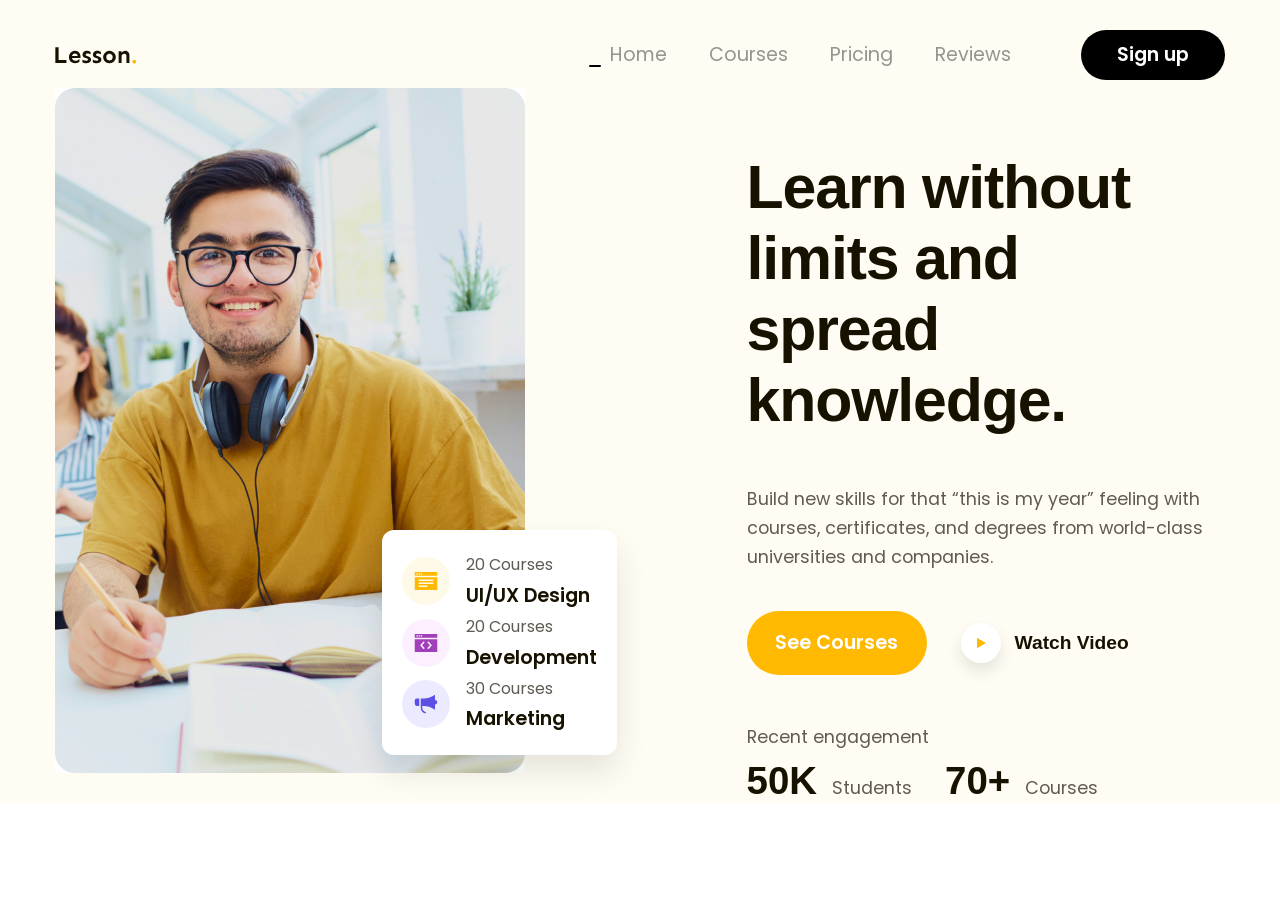
==== index.html @ 0c5c8d96 "p4-lam phan hero" ====
<!DOCTYPE html>
<html lang="en">
  <head>
    <meta charset="UTF-8" />
    <meta name="viewport" content="width=device-width, initial-scale=1.0" />
    <link rel="stylesheet" href="assets/css/reset.css" />
    <link rel="preconnect" href="https://fonts.googleapis.com" />
    <link rel="preconnect" href="https://fonts.gstatic.com" crossorigin />
    <link
      href="https://fonts.googleapis.com/css2?family=Poppins:ital,wght@0,100;0,200;0,300;0,400;0,500;0,600;0,700;0,800;0,900;1,100;1,200;1,300;1,400;1,500;1,600;1,700;1,800;1,900&display=swap"
      rel="stylesheet"
    />
    <link rel="stylesheet" href="assets/css/style.css" />
    <title>Document</title>
  </head>
  <body>
    <!-- header -->
    <header class="header fixed">
      <div class="main-content">
        <div class="body">
          <!-- logo -->
          <img src="assets/img/logo.svg" alt="logo" class="logo" />
          <!-- nav -->
          <nav class="nav">
            <ul>
              <li class="active">
                <a href="#!">Home</a>
              </li>
              <li>
                <a href="#!">Courses</a>
              </li>
              <li>
                <a href="#!">Pricing</a>
              </li>
              <li>
                <a href="#!">Reviews</a>
              </li>
            </ul>
          </nav>
          <!-- bnt action -->
          <div class="action">
            <a href="#!" class="btn btn-sign-up">Sign up</a>
          </div>
        </div>
      </div>
    </header>
    <!-- main -->
    <main>
      <div class="hero">
        <div class="main-content">
          <div class="body">
            <!-- hero left -->
            <div class="media-block">
              <img
                src="assets/img/hero.jpg"
                alt="Learn without limits and spread knowledge."
              />
              <div class="hero-samurai">
                <div class="item">
                  <!-- item1 -->
                  <div class="icon">
                    <img src="assets/icon/des.svg" alt="" />
                  </div>
                  <div class="info">
                    <p class="tabel">20 Courses</p>
                    <p class="title">UI/UX Design</p>
                  </div>
                </div>
                <div class="item">
                  <!-- item2 -->
                  <div class="icon icon2">
                    <img src="assets/icon/dev.svg" alt="" />
                  </div>
                  <div class="info">
                    <p class="tabel">20 Courses</p>
                    <p class="title">Development</p>
                  </div>
                </div>
                <div class="item">
                  <!-- item3 -->
                  <div class="icon icon3">
                    <img src="assets/icon/marketing.svg" alt="" />
                  </div>
                  <div class="info">
                    <p class="tabel">30 Courses</p>
                    <p class="title">Marketing</p>
                  </div>
                </div>
              </div>
            </div>
            <!-- hero-right -->
            <div class="content-block">
              <h1 class="heading">
                Learn without limits and spread knowledge.
              </h1>
              <p class="desc">
                Build new skills for that “this is my year” feeling with
                courses, certificates, and degrees from world-class universities
                and companies.
              </p>

              <div class="ct-group">
                <a href="#!" class="btn hero-cta">See Courses</a>
                <button class="watch-video">
                  <div class="icon">
                    <img src="assets/icon/play.svg" alt="" />
                  </div>
                  <span>Watch Video</span>
                </button>
              </div>

              <p class="desc desc-recent">Recent engagement</p>
              <p class="desc stats">
                <strong>50K</strong> Students <strong>70+</strong> Courses
              </p>
            </div>
          </div>
        </div>
      </div>
    </main>
  </body>
</html>
---- assets/css/style.css ----
* {
  box-sizing: border-box;
}
:root {
  --font-heading: "sen", sans-serif;
  --primary-color: #ffb900;
}
html {
  font-style: 62.5%;
}
body {
  font-size: 1.2rem;
  font-family: "Poppins", sans-serif;
}
.main-content {
  width: 1170px;
  margin-left: auto;
  margin-right: auto;
  max-width: calc(100% - 40px);
}
a {
  text-decoration: none;
}
.header {
  background: #fffcf4;
}
.btn {
  display: inline-block;
  background: black;
  min-width: 50px;
  line-height: 50px;
  border-radius: 999px;
  text-align: center;
  padding: 0px 10px;
  color: white;
  font-size: 1.2rem;
  font-weight: 600;
}
.btn:hover {
  opacity: 0.8;
}
.header.fixed {
  z-index: 1;
  position: sticky;
  top: -28px;
}
.header .body {
  padding: 30px 0px 8px;
  align-items: center;
  display: flex;
}
.nav ul {
  display: flex;
}
.nav {
  margin-left: auto;
}
.nav a {
  color: rgba(0, 0, 0, 0.411);
  font-size: 1.2rem;
  padding: 8px 21px;
}

.nav a:hover {
  color: black;
  text-shadow: 1px 0px 0px currentColor;
}
.nav li.active a::after {
  position: absolute;
  /* left: 205px; */
  width: 12px;
  height: 2px;
  background: black;
  display: block;
  content: "";
  border-radius: 1px;
}
.action .btn-sign-up {
  min-width: 144px;
}
.header .action {
  margin-left: 49px;
}
/* ========================hero-left============================ */
.hero {
  padding-top: 56px 0px 65px;
  background: #fffcf4;
}
.hero .body {
  display: flex;
}
.hero .media-block {
  position: relative;
  width: 48%;
}
.hero .content-block {
  width: 52%;
}
.hero .hero-samurai {
  padding: 20px;
  position: absolute;
  bottom: 48px;
  right: 0;
  border-radius: 12px;
  background: #ffffff;
  box-shadow: 0px 16px 32px 0px rgba(0, 0, 0, 0.1);
}
.hero-samurai .item {
  display: flex;
  align-items: center;
}
.hero-samurai .icon {
  width: 48px;
  height: 48px;
  border-radius: 50%;
  display: flex;
  justify-content: center;
  align-items: center;
  background: #fff9e8;
}
.hero-samurai .icon2 {
  background: #fcefff;
}
.hero-samurai .icon3 {
  background: #ebeaff;
}
.hero-samurai .info {
  margin-left: 16px;
}
.hero-samurai .tabel {
  color: #5f5b53;
  font-size: 1rem;
  line-height: 1.86;
}
.hero-samurai .title {
  color: #171100;
  font-size: 1.2rem;
  font-weight: 600;
  line-height: 1.67;
}
/* ==============hero-right=========== */
.hero .heading {
  color: #171100;
  font-family: var(--font-heading);
  font-size: 3.8rem;
  font-weight: 700;
  line-height: 1.17;
  letter-spacing: -1.16px;
}
.hero .content-block {
  width: 52%;
  padding-left: 130px;
  padding-top: 64px;
}
.hero .ct-group {
  align-items: center;
  margin-top: 38px;
  display: flex;
}
.hero .desc {
  margin-top: 20px;
  color: #5f5b53;
  font-size: 1.1rem;
  line-height: 1.67;
}
.hero-cta {
  min-width: 180px;
  line-height: 64px;
  background: var(--primary-color);
}
.hero .watch-video {
  margin-left: 28px;
  border: none;
  display: flex;
  background: transparent;
  align-items: center;
  cursor: pointer;
}
.hero .watch-video .icon {
  display: flex;
  width: 40px;
  height: 40px;
  align-items: center;
  justify-content: center;
  border-radius: 40px;
  background: #fff;
  box-shadow: 0px 8px 16px 0px rgba(0, 0, 0, 0.1);
}
.hero .watch-video span {
  margin-left: 14px;
  color: #171100;
  font-size: 1.2rem;
  font-weight: 600;
  line-height: 1.67;
}
.hero .desc {
  margin-top: 48px;
}
.hero .stats {
  margin-top: 8px;
}
.hero .stats strong {
  margin-right: 10px;
  color: #171100;
  font-family: var(--font-heading);
  font-size: 2.4rem;
  font-weight: 600;
  line-height: 1.1;
}
.hero .stats strong:nth-child(2) {
  margin-left: 28px;
}
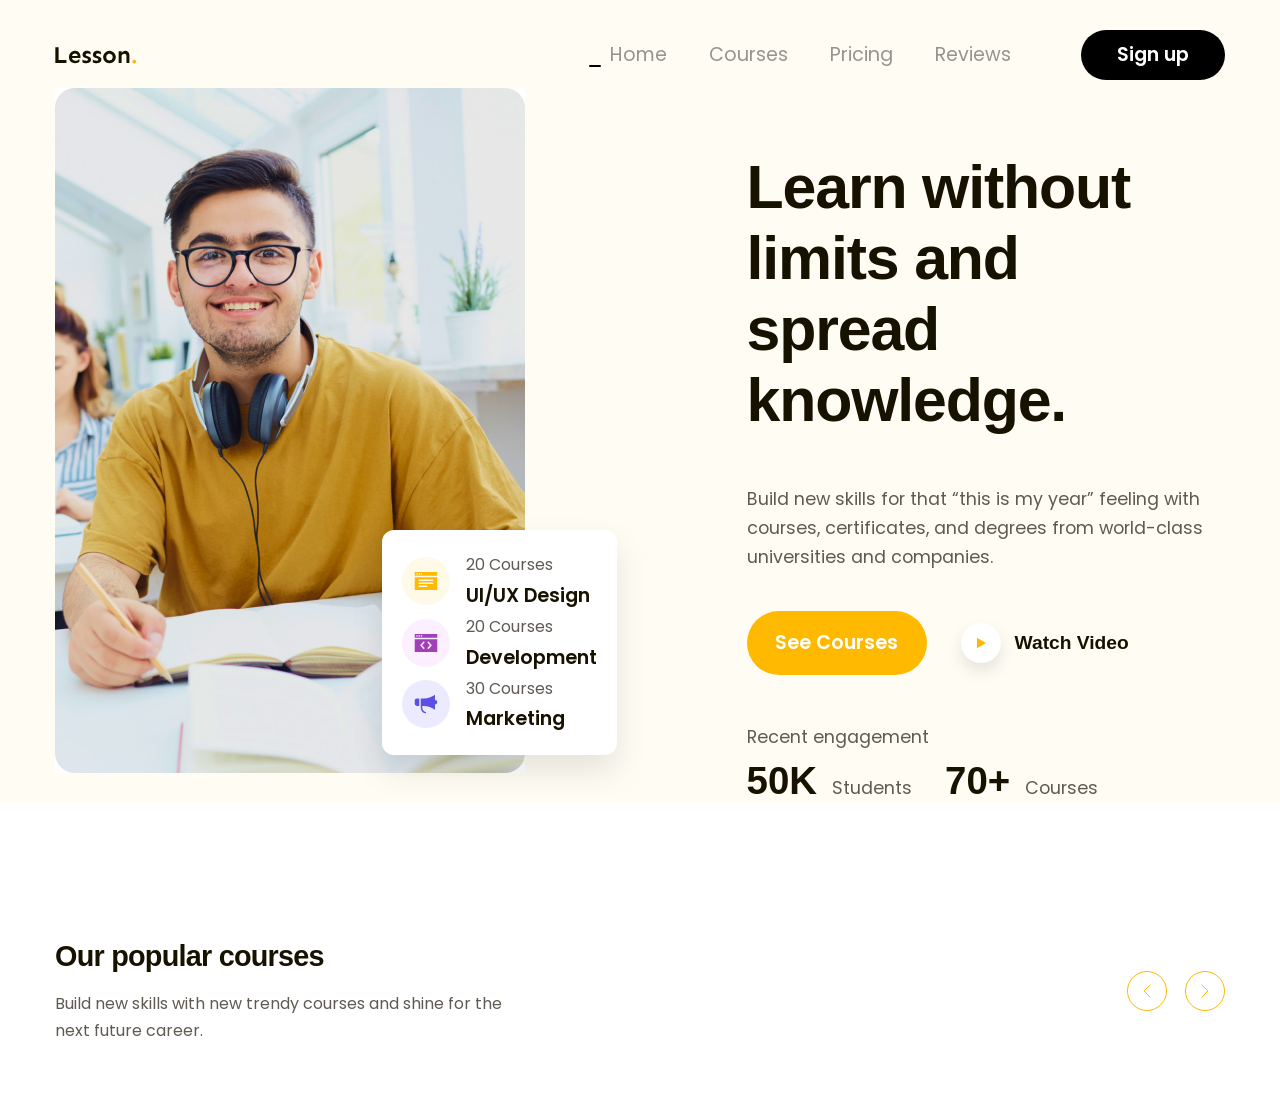
==== commit e9b40993: "p5 lam phan ppopular p1" ====
--- a/index.html
+++ b/index.html
@@ -117,6 +117,56 @@
           </div>
         </div>
       </div>
+      <!-- popular -->
+      <div class="popular">
+        <div class="main-content">
+          <div class="popular-top">
+            <!-- popular left -->
+            <div class="info">
+              <h2 class="heading-lv2">Our popular courses</h2>
+              <p class="desc">
+                Build new skills with new trendy courses and shine for the next
+                future career.
+              </p>
+            </div>
+            <!-- popular right -->
+            <div class="controls">
+              <button class="controls-btn">
+                <svg
+                  width="8"
+                  height="14"
+                  viewBox="0 0 8 14"
+                  fill="none"
+                  xmlns="http://www.w3.org/2000/svg"
+                >
+                  <path
+                    d="M7 1L1 7L7 13"
+                    stroke="currentColor"
+                    stroke-linecap="round"
+                    stroke-linejoin="round"
+                  ></path>
+                </svg>
+              </button>
+              <button class="controls-btn">
+                <svg
+                  width="8"
+                  height="14"
+                  viewBox="0 0 8 14"
+                  fill="none"
+                  xmlns="http://www.w3.org/2000/svg"
+                >
+                  <path
+                    d="M1 1L7 7L1 13"
+                    stroke="currentColor"
+                    stroke-linecap="round"
+                    stroke-linejoin="round"
+                  ></path>
+                </svg>
+              </button>
+            </div>
+          </div>
+        </div>
+      </div>
     </main>
   </body>
 </html>
--- a/assets/css/style.css
+++ b/assets/css/style.css
@@ -11,6 +11,14 @@
 body {
   font-size: 1.2rem;
   font-family: "Poppins", sans-serif;
+}
+.heading-lv2 {
+  color: #171100;
+  font-family: var(--font-heading);
+  font-size: 1.8rem;
+  font-weight: 700;
+  line-height: 1.27;
+  letter-spacing: -0.76px;
 }
 .main-content {
   width: 1170px;
@@ -210,3 +218,40 @@
 .hero .stats strong:nth-child(2) {
   margin-left: 28px;
 }
+/* =============popular========== */
+.popular {
+  margin: 65px 0px;
+  margin-top: 135px;
+}
+.popular-top .desc {
+  margin-top: 16px;
+  width: 458px;
+  color: #5f5b53;
+  font-size: 1rem;
+  line-height: 1.67;
+}
+.popular-top {
+  display: flex;
+  justify-content: space-between;
+  align-items: center;
+}
+.popular .controls {
+  display: flex;
+  gap: 18px;
+}
+.popular-top .controls-btn {
+  display: flex;
+  justify-content: center;
+  align-items: center;
+  background: transparent;
+  width: 40px;
+  height: 40px;
+  border-radius: 50%;
+  color: var(--primary-color);
+  border: 1px solid var(--primary-color);
+}
+.popular-top .controls-btn:hover {
+  background: var(--primary-color);
+  color: #ffffff;
+  cursor: pointer;
+}
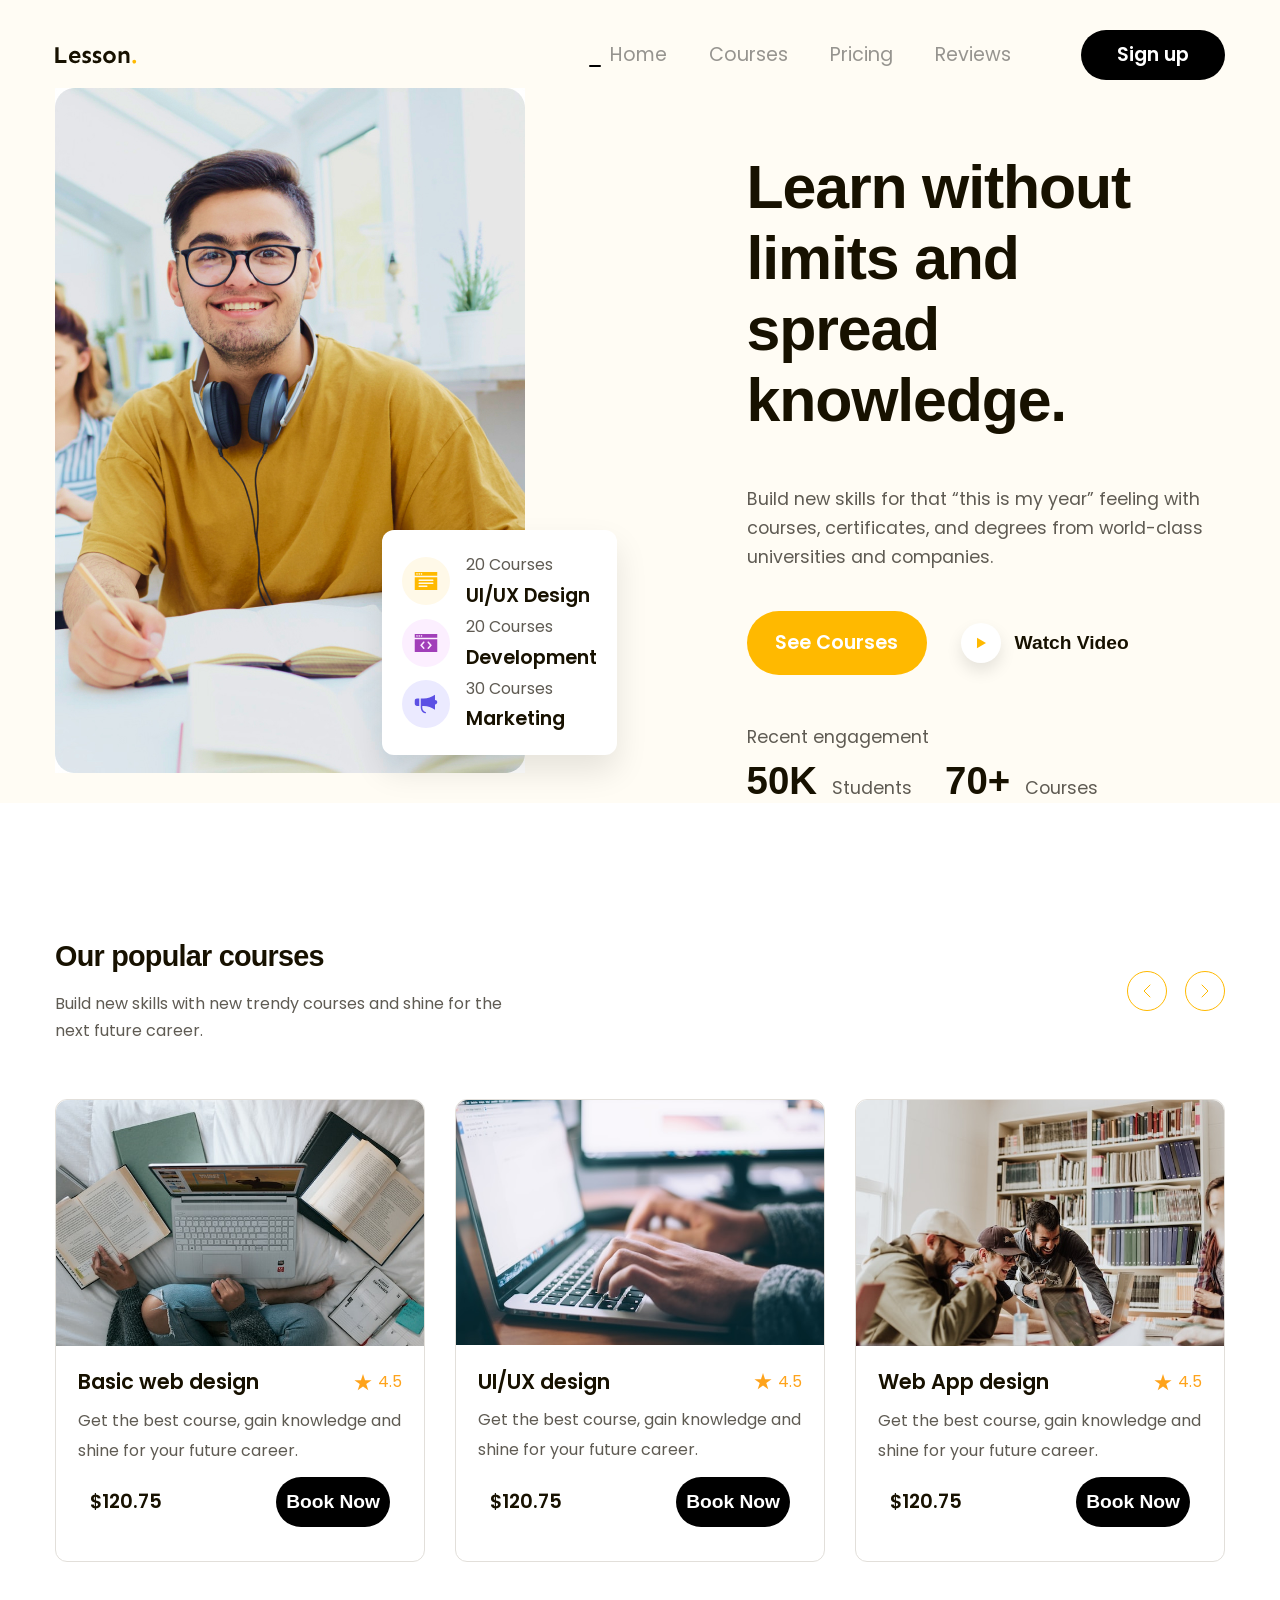
==== commit d5357818: "p6 popular" ====
--- a/index.html
+++ b/index.html
@@ -165,6 +165,84 @@
               </button>
             </div>
           </div>
+
+          <div class="course-list">
+            <!-- item 1 -->
+            <div class="course-item">
+              <img
+                src="assets/img/course-1.jpg"
+                alt="Basic web design"
+                class="thumb"
+              />
+              <div class="info">
+                <div class="head">
+                  <h3 class="title">Basic web design</h3>
+                  <div class="raling">
+                    <img src="assets/icon/star.svg" alt="" class="stas" />
+                    <span class="value">4.5</span>
+                  </div>
+                </div>
+                <p class="desc">
+                  Get the best course, gain knowledge and shine for your future
+                  career.
+                </p>
+                <div class="foot">
+                  <span class="price">$120.75</span>
+                  <button class="btn btn-book">Book Now</button>
+                </div>
+              </div>
+            </div>
+            <!-- item 2 -->
+            <div class="course-item">
+              <img
+                src="assets/img/course-2.jpg"
+                alt="UI/UX design"
+                class="thumb"
+              />
+              <div class="info">
+                <div class="head">
+                  <h3 class="title">UI/UX design</h3>
+                  <div class="raling">
+                    <img src="assets/icon/star.svg" alt="" class="stas" />
+                    <span class="value">4.5</span>
+                  </div>
+                </div>
+                <p class="desc">
+                  Get the best course, gain knowledge and shine for your future
+                  career.
+                </p>
+                <div class="foot">
+                  <span class="price">$120.75</span>
+                  <button class="btn btn-book">Book Now</button>
+                </div>
+              </div>
+            </div>
+            <!-- item 3 -->
+            <div class="course-item">
+              <img
+                src="assets/img/course-3.jpg"
+                alt="Web App design"
+                class="thumb"
+              />
+              <div class="info">
+                <div class="head">
+                  <h3 class="title">Web App design</h3>
+                  <div class="raling">
+                    <img src="assets/icon/star.svg" alt="" class="stas" />
+                    <span class="value">4.5</span>
+                  </div>
+                </div>
+                <p class="desc">
+                  Get the best course, gain knowledge and shine for your future
+                  career.
+                </p>
+                <div class="foot">
+                  <span class="price">$120.75</span>
+                  <button class="btn btn-book">Book Now</button>
+                </div>
+              </div>
+            </div>
+          </div>
         </div>
       </div>
     </main>
--- a/assets/css/style.css
+++ b/assets/css/style.css
@@ -45,6 +45,7 @@
   font-weight: 600;
 }
 .btn:hover {
+  cursor: pointer;
   opacity: 0.8;
 }
 .header.fixed {
@@ -255,3 +256,74 @@
   color: #ffffff;
   cursor: pointer;
 }
+/* =================popular course=========== */
+.popular .course-list {
+  margin-top: 55px;
+  display: flex;
+  gap: 30px;
+}
+.popular .course-item {
+  flex: 1;
+  border-radius: 12px;
+  border: 1px solid #e2dfda;
+  background: #fff;
+}
+.popular .course-item .thumb {
+  border-radius: 12px 12px 0px 0px;
+  object-fit: cover;
+  width: 100%;
+}
+.popular .course-item .info {
+  padding: 16px 22px 22px 22px;
+}
+.popular .course-item .foot,
+.popular .course-item .raling,
+.popular .course-item .head {
+  align-items: center;
+  justify-content: space-between;
+  display: flex;
+}
+.popular .course-item .title {
+  color: #171100;
+  font-size: 1.3rem;
+  font-weight: 600;
+  line-height: 1.67;
+}
+.popular .raling .value {
+  margin-left: 6px;
+  color: #fea31b;
+  font-size: 16px;
+  line-height: 1.75;
+}
+.popular .course-item .desc {
+  margin-top: 6px;
+  color: #5f5b53;
+  font-size: 1rem;
+  line-height: 1.86;
+}
+.popular .course-item .foot {
+  margin: 12px;
+}
+.popular .course-item .price {
+  color: #171100;
+  font-size: 1.2rem;
+  font-weight: 600;
+  line-height: 1.67;
+}
+.popular .course-item .btn-book {
+  border: none;
+}
+.popular .course-item .btn-book:hover {
+  background: var(--primary-color);
+}
+.popular .course-item {
+  border-radius: 12px;
+  border: 1px solid #e2dfda;
+  background: #fff;
+}
+.popular .course-item:hover {
+  border-radius: 12px;
+  border: 1px solid transparent;
+  background: #fff;
+  box-shadow: 0px 18px 36px 0px rgba(0, 0, 0, 0.1);
+}
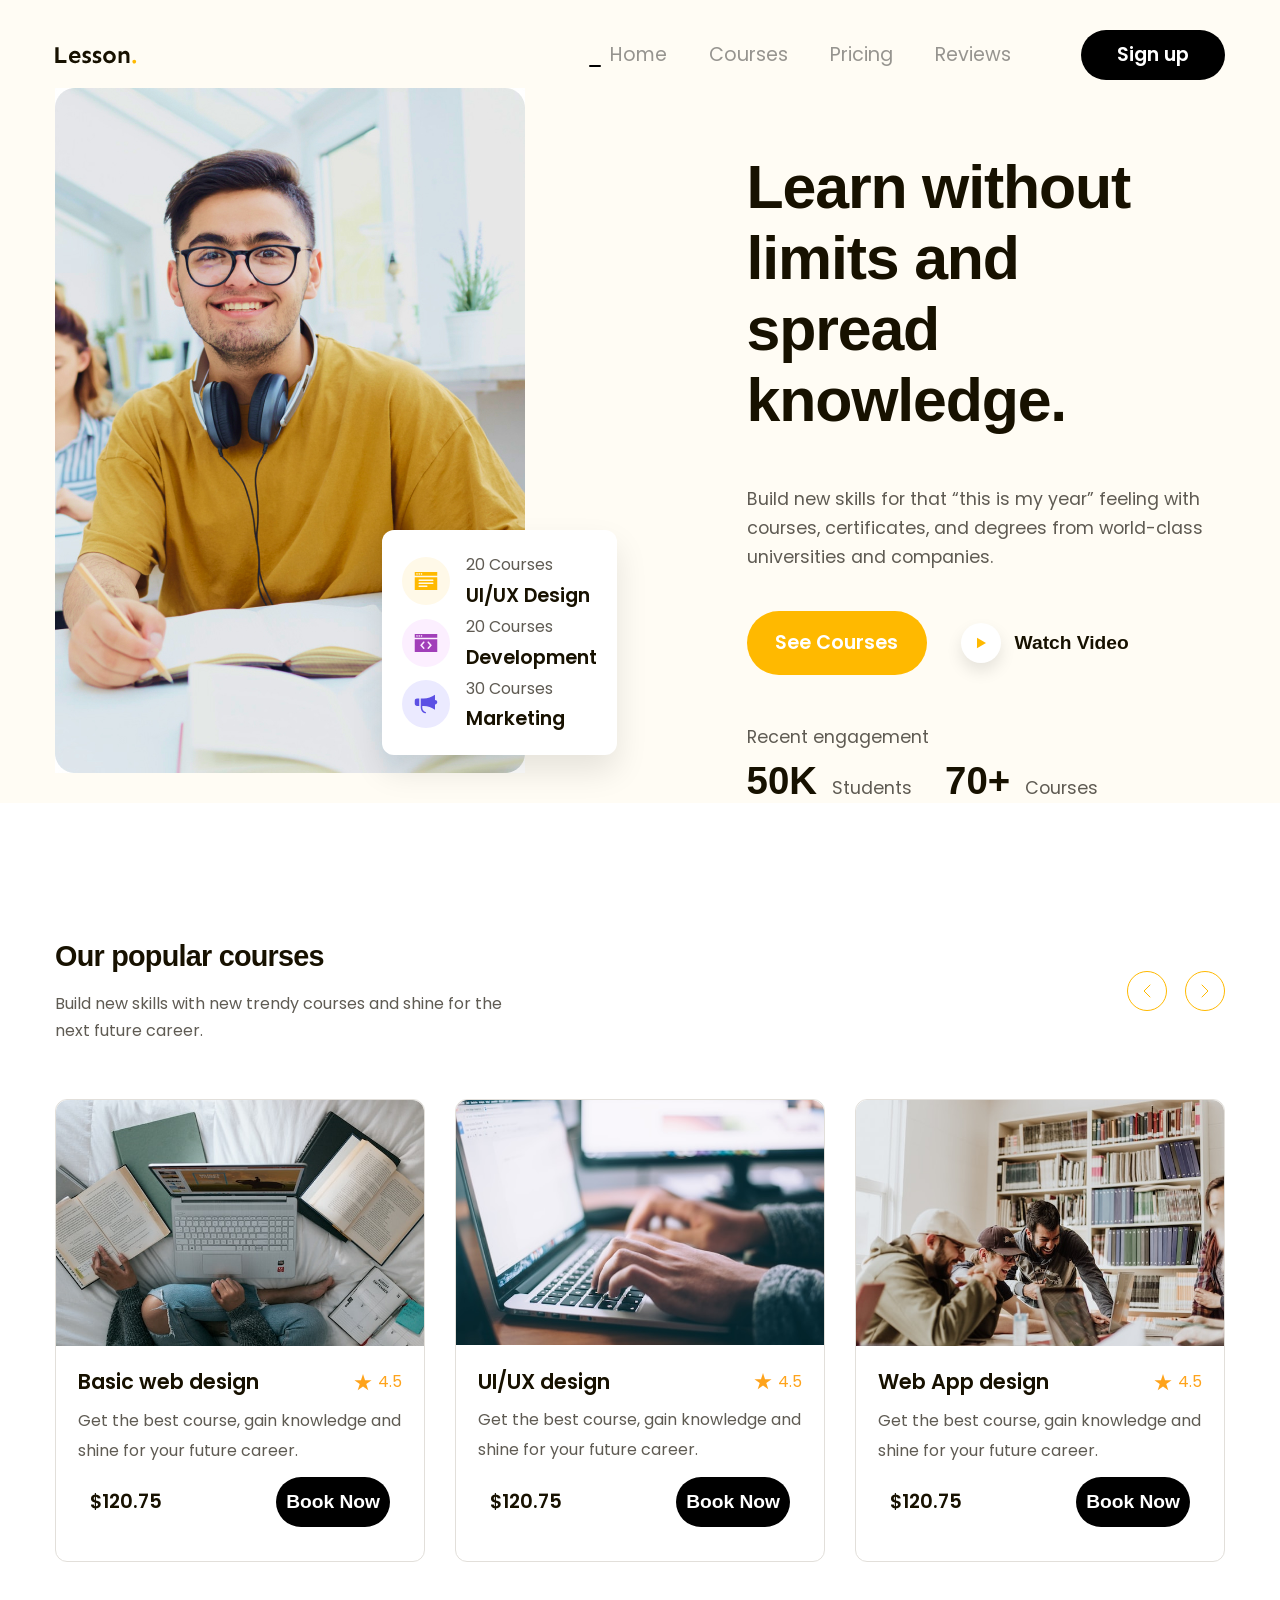
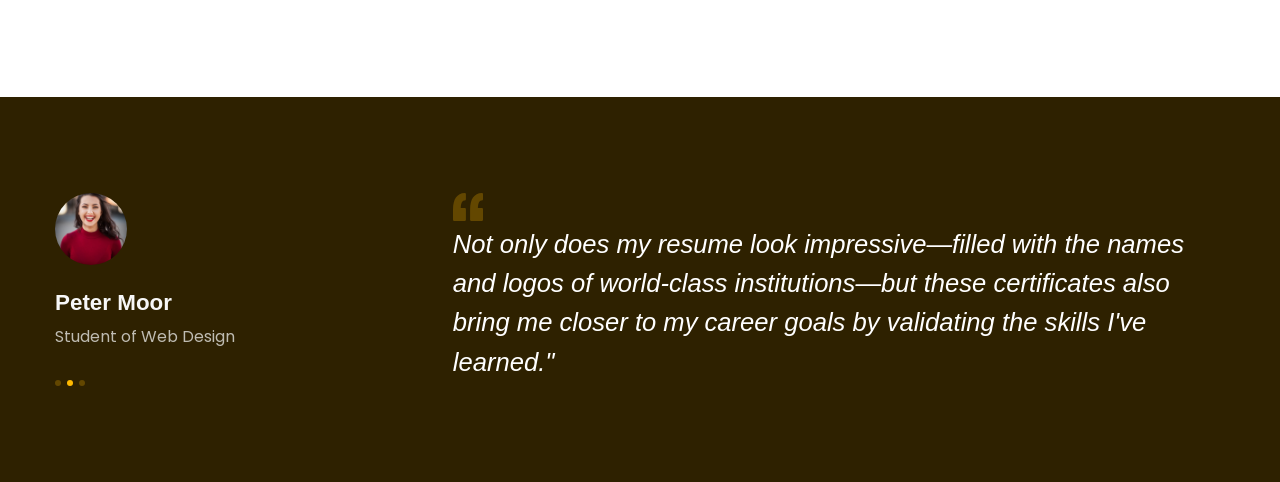
==== commit d449fa9a: "p8 feedback" ====
--- a/index.html
+++ b/index.html
@@ -245,6 +245,40 @@
           </div>
         </div>
       </div>
+      <!-- feedback -->
+      <div class="feedback">
+        <div class="main-content">
+          <div class="feedback-list">
+            <div class="feedback-item">
+              <!-- khoi ben trai -->
+              <div class="info">
+                <img src="assets/img/ava1.jpg" alt="avatar" class="avatar" />
+                <p class="member-name">Peter Moor</p>
+                <p class="desc">Student of Web Design</p>
+                <div class="dots">
+                  <span class="dot"></span>
+                  <span class="dot active"></span>
+                  <span class="dot"></span>
+                </div>
+              </div>
+              <!-- khối bên phải -->
+              <div class="content">
+                <img
+                  src="assets/icon/open-quote.svg"
+                  alt=""
+                  class="open-quote"
+                />
+                <blockquote>
+                  Not only does my resume look impressive—filled with the names
+                  and logos of world-class institutions—but these certificates
+                  also bring me closer to my career goals by validating the
+                  skills I've learned."
+                </blockquote>
+              </div>
+            </div>
+          </div>
+        </div>
+      </div>
     </main>
   </body>
 </html>
--- a/assets/css/style.css
+++ b/assets/css/style.css
@@ -219,7 +219,7 @@
 .hero .stats strong:nth-child(2) {
   margin-left: 28px;
 }
-/* =============popular========== */
+/* ============popular========== */
 .popular {
   margin: 65px 0px;
   margin-top: 135px;
@@ -327,3 +327,58 @@
   background: #fff;
   box-shadow: 0px 18px 36px 0px rgba(0, 0, 0, 0.1);
 }
+/* ===============feedback=========== */
+.feedback {
+  margin-top: 135px;
+  padding: 96px 0px;
+  background: #2e2100;
+}
+.feedback-item {
+  display: flex;
+}
+.feedback-item .avatar {
+  width: 72px;
+  height: 72px;
+  border-radius: 50%;
+  object-fit: cover;
+}
+.feedback-item .info .member-name {
+  margin-top: 18px;
+  color: #f7f7f7;
+  font-family: var(--font-heading);
+  font-size: 1.4rem;
+  font-weight: 700;
+  line-height: 1.42;
+}
+.feedback-item .info .desc {
+  margin-top: 4px;
+  color: #bfbcb2;
+  font-size: 1rem;
+  line-height: 1.86;
+}
+.feedback-item .dot {
+  height: 6px;
+  width: 6px;
+  border-radius: 50%;
+  background: #634700;
+  cursor: pointer;
+}
+.feedback-item .dots {
+  display: flex;
+  margin-top: 28px;
+  gap: 6px;
+}
+.feedback-item .dot.active {
+  background: var(--primary-color);
+  cursor: default;
+}
+.feedback-item .content {
+  width: 66%;
+  margin-left: auto;
+}
+.feedback-item blockquote {
+  color: #fff;
+  font-size: 1.6rem;
+  font-style: italic;
+  line-height: 1.54;
+}
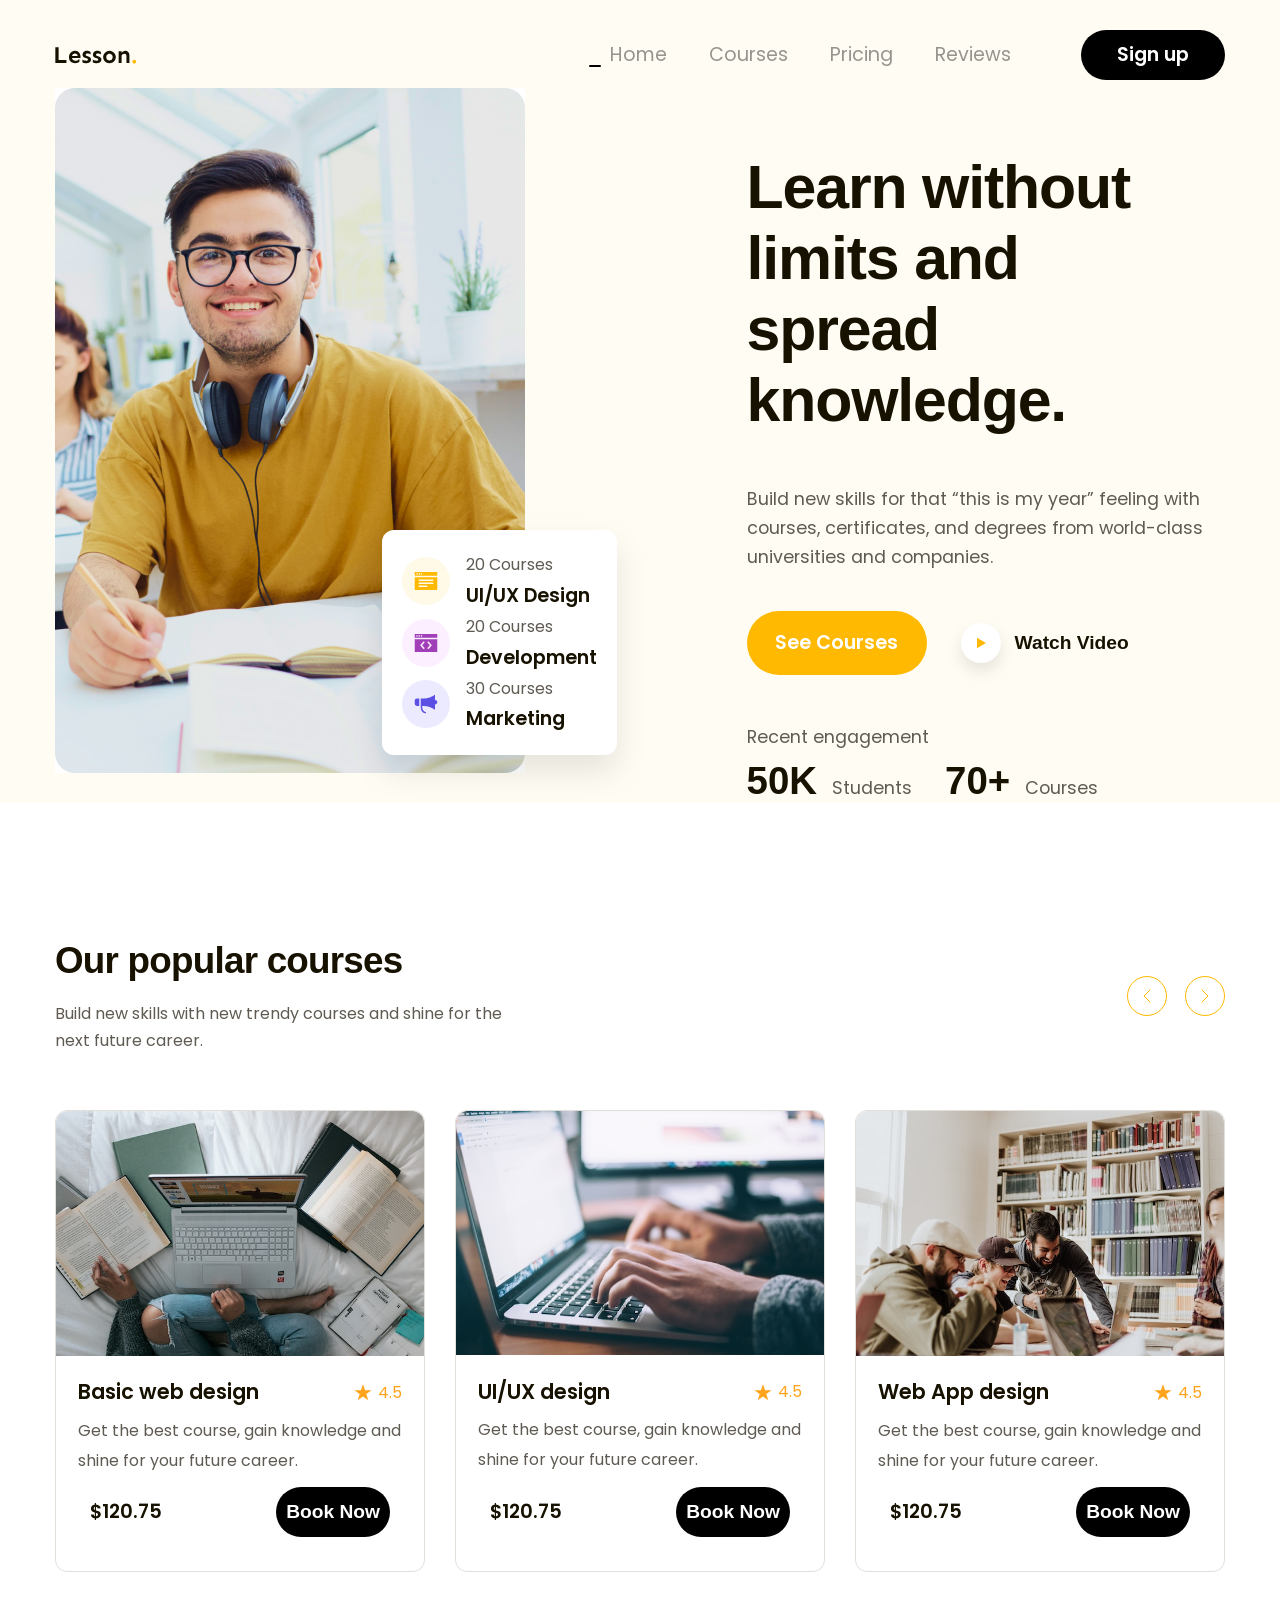
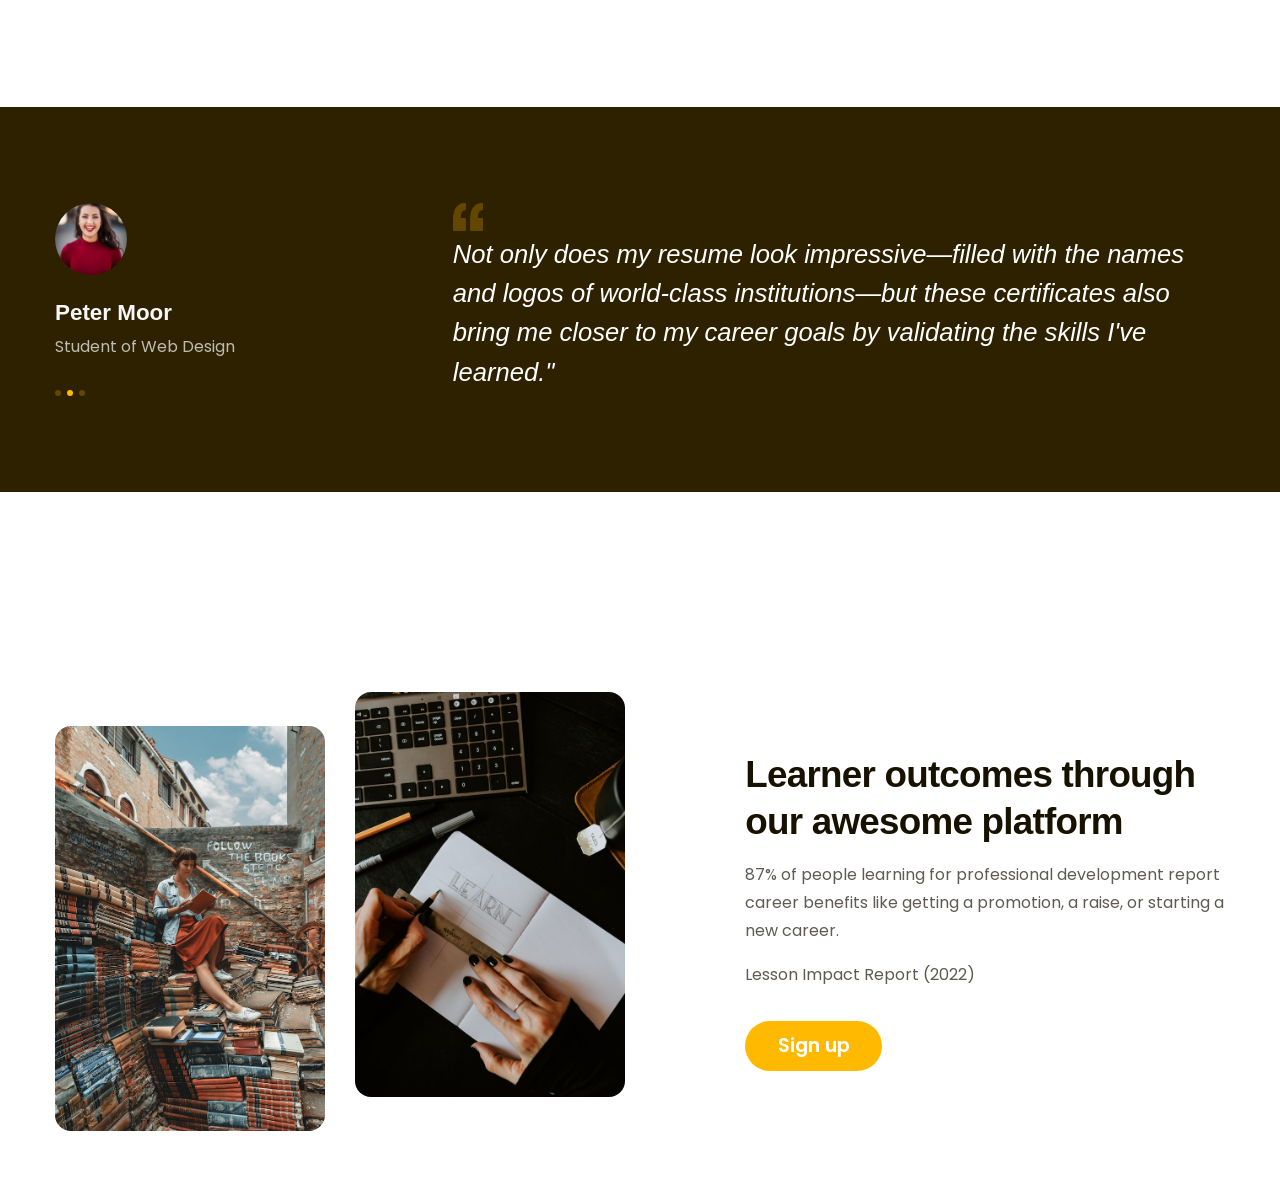
==== commit 928b9fd2: "p10 features" ====
--- a/index.html
+++ b/index.html
@@ -3,6 +3,82 @@
   <head>
     <meta charset="UTF-8" />
     <meta name="viewport" content="width=device-width, initial-scale=1.0" />
+    <link
+      rel="apple-touch-icon"
+      sizes="57x57"
+      href="assets/icon/favicon/apple-icon-57x57.png"
+    />
+    <link
+      rel="apple-touch-icon"
+      sizes="60x60"
+      href="assets/icon/favicon/apple-icon-60x60.png"
+    />
+    <link
+      rel="apple-touch-icon"
+      sizes="72x72"
+      href="assets/icon/favicon/apple-icon-72x72.png"
+    />
+    <link
+      rel="apple-touch-icon"
+      sizes="76x76"
+      href="assets/icon/favicon/apple-icon-76x76.png"
+    />
+    <link
+      rel="apple-touch-icon"
+      sizes="114x114"
+      href="assets/icon/favicon/apple-icon-114x114.png"
+    />
+    <link
+      rel="apple-touch-icon"
+      sizes="120x120"
+      href="assets/icon/favicon/apple-icon-120x120.png"
+    />
+    <link
+      rel="apple-touch-icon"
+      sizes="144x144"
+      href="assets/icon/favicon/apple-icon-144x144.png"
+    />
+    <link
+      rel="apple-touch-icon"
+      sizes="152x152"
+      href="assets/icon/favicon/apple-icon-152x152.png"
+    />
+    <link
+      rel="apple-touch-icon"
+      sizes="180x180"
+      href="assets/icon/favicon/apple-icon-180x180.png"
+    />
+    <link
+      rel="icon"
+      type="image/png"
+      sizes="192x192"
+      href="assets/icon/favicon/android-icon-192x192.png"
+    />
+    <link
+      rel="icon"
+      type="image/png"
+      sizes="32x32"
+      href="assets/icon/favicon/favicon-32x32.png"
+    />
+    <link
+      rel="icon"
+      type="image/png"
+      sizes="96x96"
+      href="assets/icon/favicon/favicon-96x96.png"
+    />
+    <link
+      rel="icon"
+      type="image/png"
+      sizes="16x16"
+      href="assets/icon/favicon/favicon-16x16.png"
+    />
+    <link rel="manifest" href="assets/icon/favicon/manifest.json" />
+    <meta name="msapplication-TileColor" content="#ffffff" />
+    <meta
+      name="msapplication-TileImage"
+      content="assets/icon/favicon/ms-icon-144x144.png"
+    />
+    <meta name="theme-color" content="#ffffff" />
     <link rel="stylesheet" href="assets/css/reset.css" />
     <link rel="preconnect" href="https://fonts.googleapis.com" />
     <link rel="preconnect" href="https://fonts.gstatic.com" crossorigin />
@@ -11,7 +87,7 @@
       rel="stylesheet"
     />
     <link rel="stylesheet" href="assets/css/style.css" />
-    <title>Document</title>
+    <title>Web Design</title>
   </head>
   <body>
     <!-- header -->
@@ -279,6 +355,29 @@
           </div>
         </div>
       </div>
+      <!-- features -->
+      <div class="features">
+        <div class="main-content">
+          <div class="body">
+            <div class="images">
+              <img src="assets/img/learn1.jpg" alt="" class="lower" />
+              <img src="assets/img/learn2.jpg" alt="" />
+            </div>
+            <div class="content">
+              <h2 class="heading-lv2">
+                Learner outcomes through our awesome platform
+              </h2>
+              <p class="desc">
+                87% of people learning for professional development report
+                career benefits like getting a promotion, a raise, or starting a
+                new career.
+              </p>
+              <p class="desc">Lesson Impact Report (2022)</p>
+              <a href="" class="btn cta-btn">Sign up</a>
+            </div>
+          </div>
+        </div>
+      </div>
     </main>
   </body>
 </html>
--- a/assets/css/style.css
+++ b/assets/css/style.css
@@ -15,7 +15,7 @@
 .heading-lv2 {
   color: #171100;
   font-family: var(--font-heading);
-  font-size: 1.8rem;
+  font-size: 2.3rem;
   font-weight: 700;
   line-height: 1.27;
   letter-spacing: -0.76px;
@@ -382,3 +382,43 @@
   font-style: italic;
   line-height: 1.54;
 }
+/* ============features=========== */
+.features {
+  margin-top: 135px;
+  padding: 65px 0px;
+}
+.features .body {
+  display: flex;
+  justify-content: space-between;
+}
+.features .images {
+  display: flex;
+  gap: 30px;
+}
+.features .images img {
+  width: 270px;
+  height: 405px;
+  object-fit: cover;
+  border-radius: 16px;
+}
+.features .lower {
+  margin-top: 34px;
+}
+.features .content {
+  width: 41%;
+  display: flex;
+  flex-direction: column;
+  justify-content: center;
+}
+.features .desc {
+  margin-top: 16px;
+  color: #5f5b53;
+  font-size: 1rem;
+  line-height: 1.75;
+}
+.features .cta-btn {
+  margin-top: 32px;
+  width: 137px;
+  height: 50px;
+  background: var(--primary-color);
+}
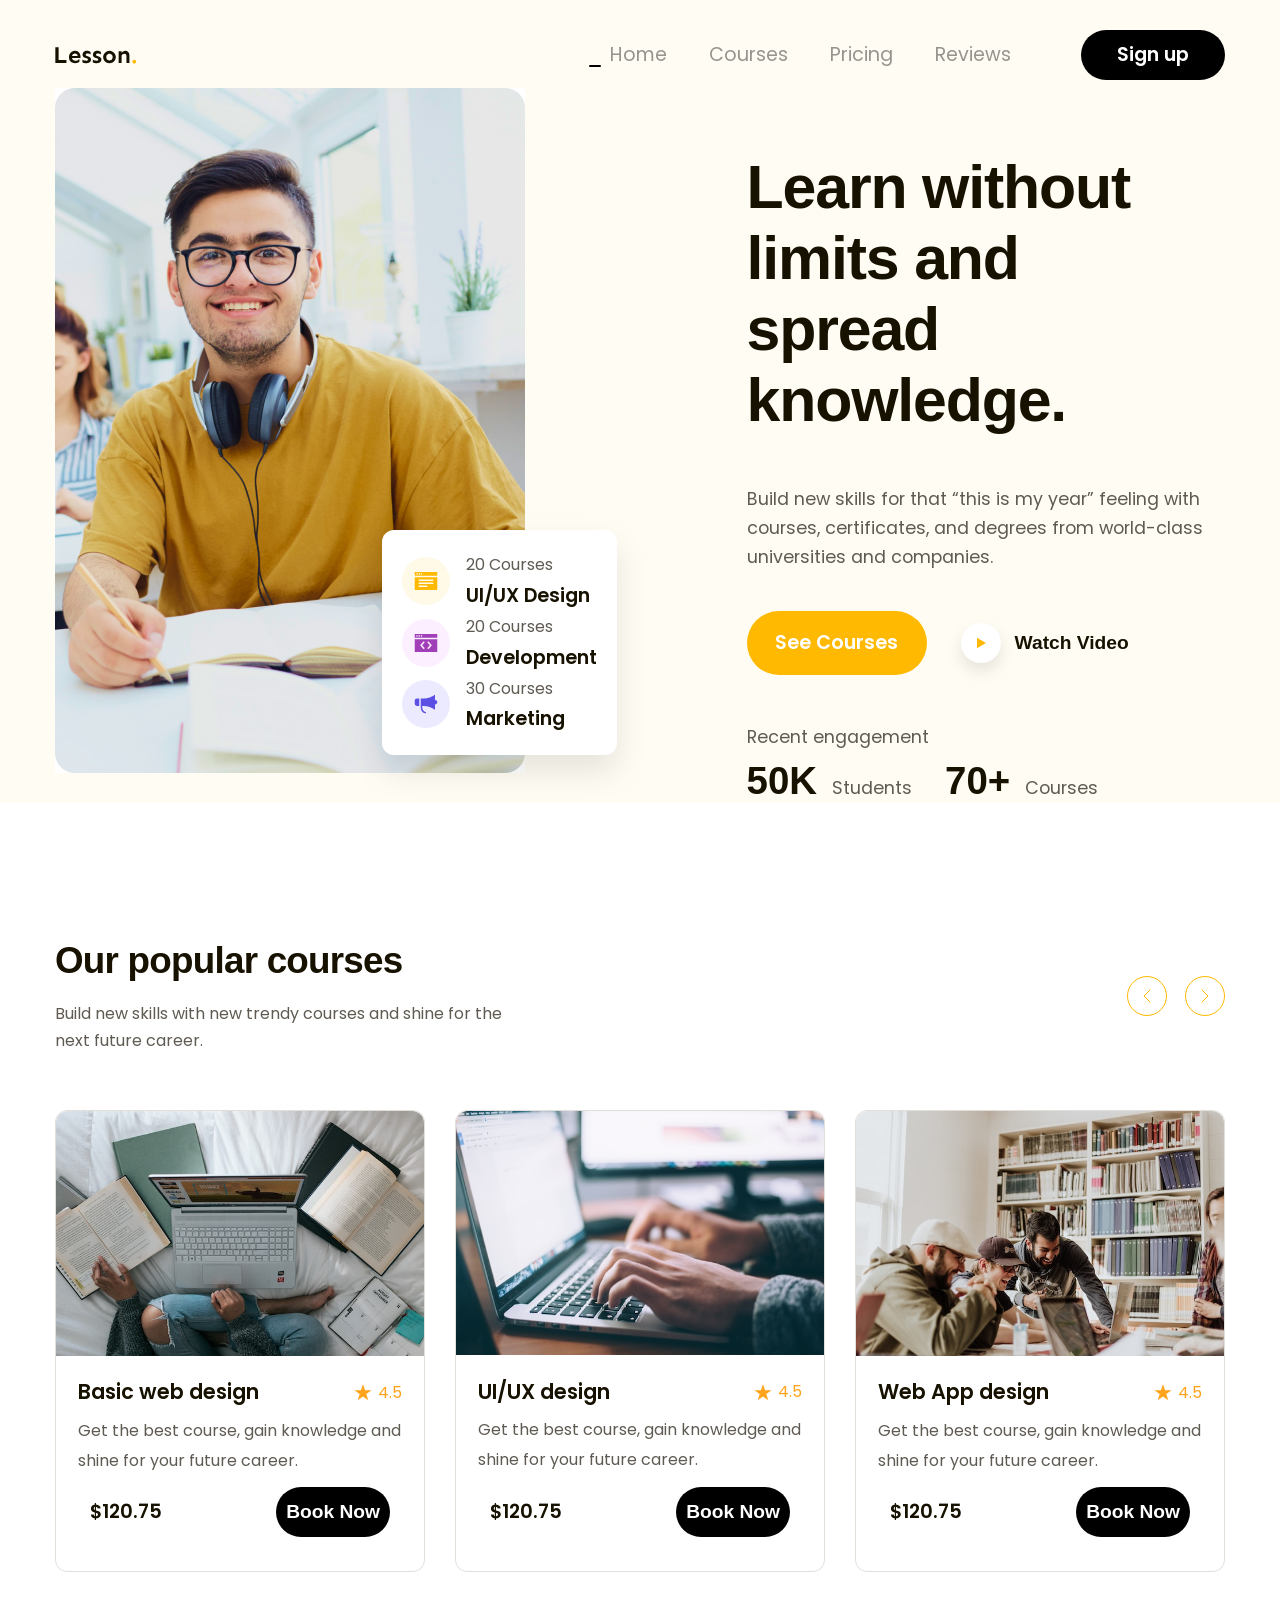
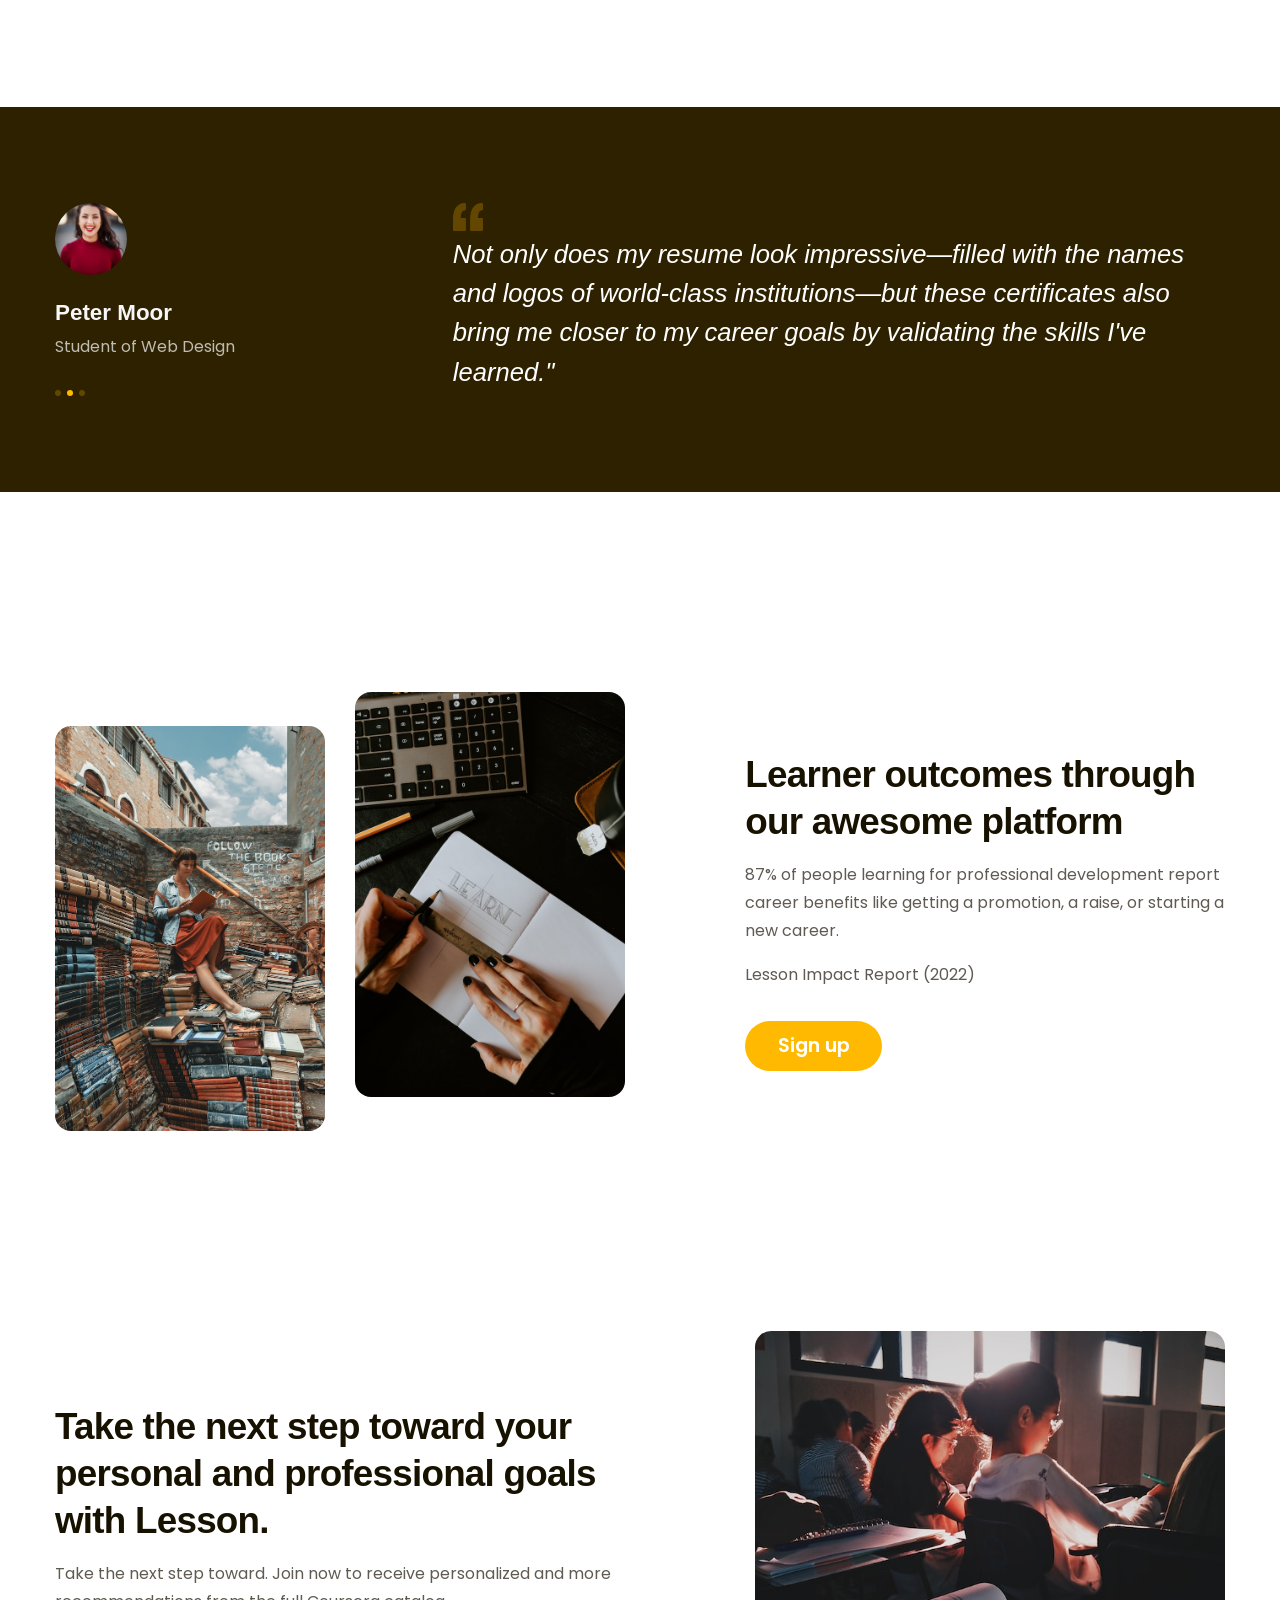
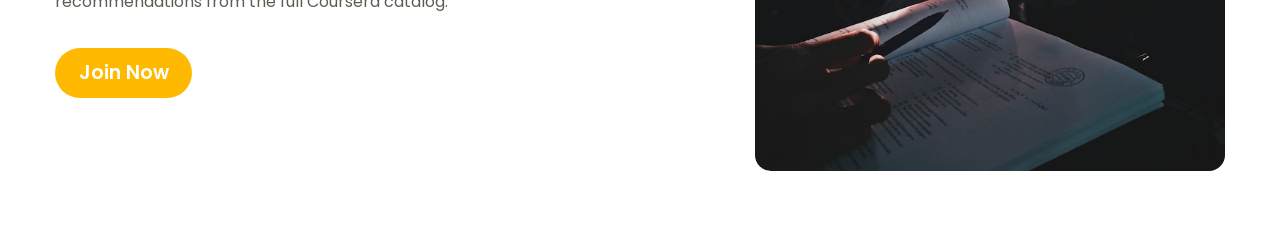
==== commit 9fb9de55: "p11 features2" ====
--- a/index.html
+++ b/index.html
@@ -355,7 +355,7 @@
           </div>
         </div>
       </div>
-      <!-- features -->
+      <!-- features1 -->
       <div class="features">
         <div class="main-content">
           <div class="body">
@@ -373,7 +373,29 @@
                 new career.
               </p>
               <p class="desc">Lesson Impact Report (2022)</p>
-              <a href="" class="btn cta-btn">Sign up</a>
+              <a href="#!" class="btn cta-btn">Sign up</a>
+            </div>
+          </div>
+        </div>
+      </div>
+
+      <!-- features2 -->
+      <div class="features features-nd2">
+        <div class="main-content">
+          <div class="body">
+            <div class="images">
+              <img src="assets/img/learn3.jpg" alt="" />
+            </div>
+            <div class="content">
+              <h2 class="heading-lv2">
+                Take the next step toward your personal and professional goals
+                with Lesson.
+              </h2>
+              <p class="desc">
+                Take the next step toward. Join now to receive personalized and
+                more recommendations from the full Coursera catalog.
+              </p>
+              <a href="#!" class="btn cta-btn">Join Now</a>
             </div>
           </div>
         </div>
--- a/assets/css/style.css
+++ b/assets/css/style.css
@@ -382,7 +382,7 @@
   font-style: italic;
   line-height: 1.54;
 }
-/* ============features=========== */
+/* ============features1=========== */
 .features {
   margin-top: 135px;
   padding: 65px 0px;
@@ -422,3 +422,17 @@
   height: 50px;
   background: var(--primary-color);
 }
+/* ============features2=========== */
+.features-nd2 .body {
+  flex-direction: row-reverse;
+}
+.features-nd2 {
+  margin-top: 70px;
+}
+.features-nd2 .content {
+  width: 48%;
+}
+.features-nd2 .images img {
+  width: 470px;
+  height: 440px;
+}
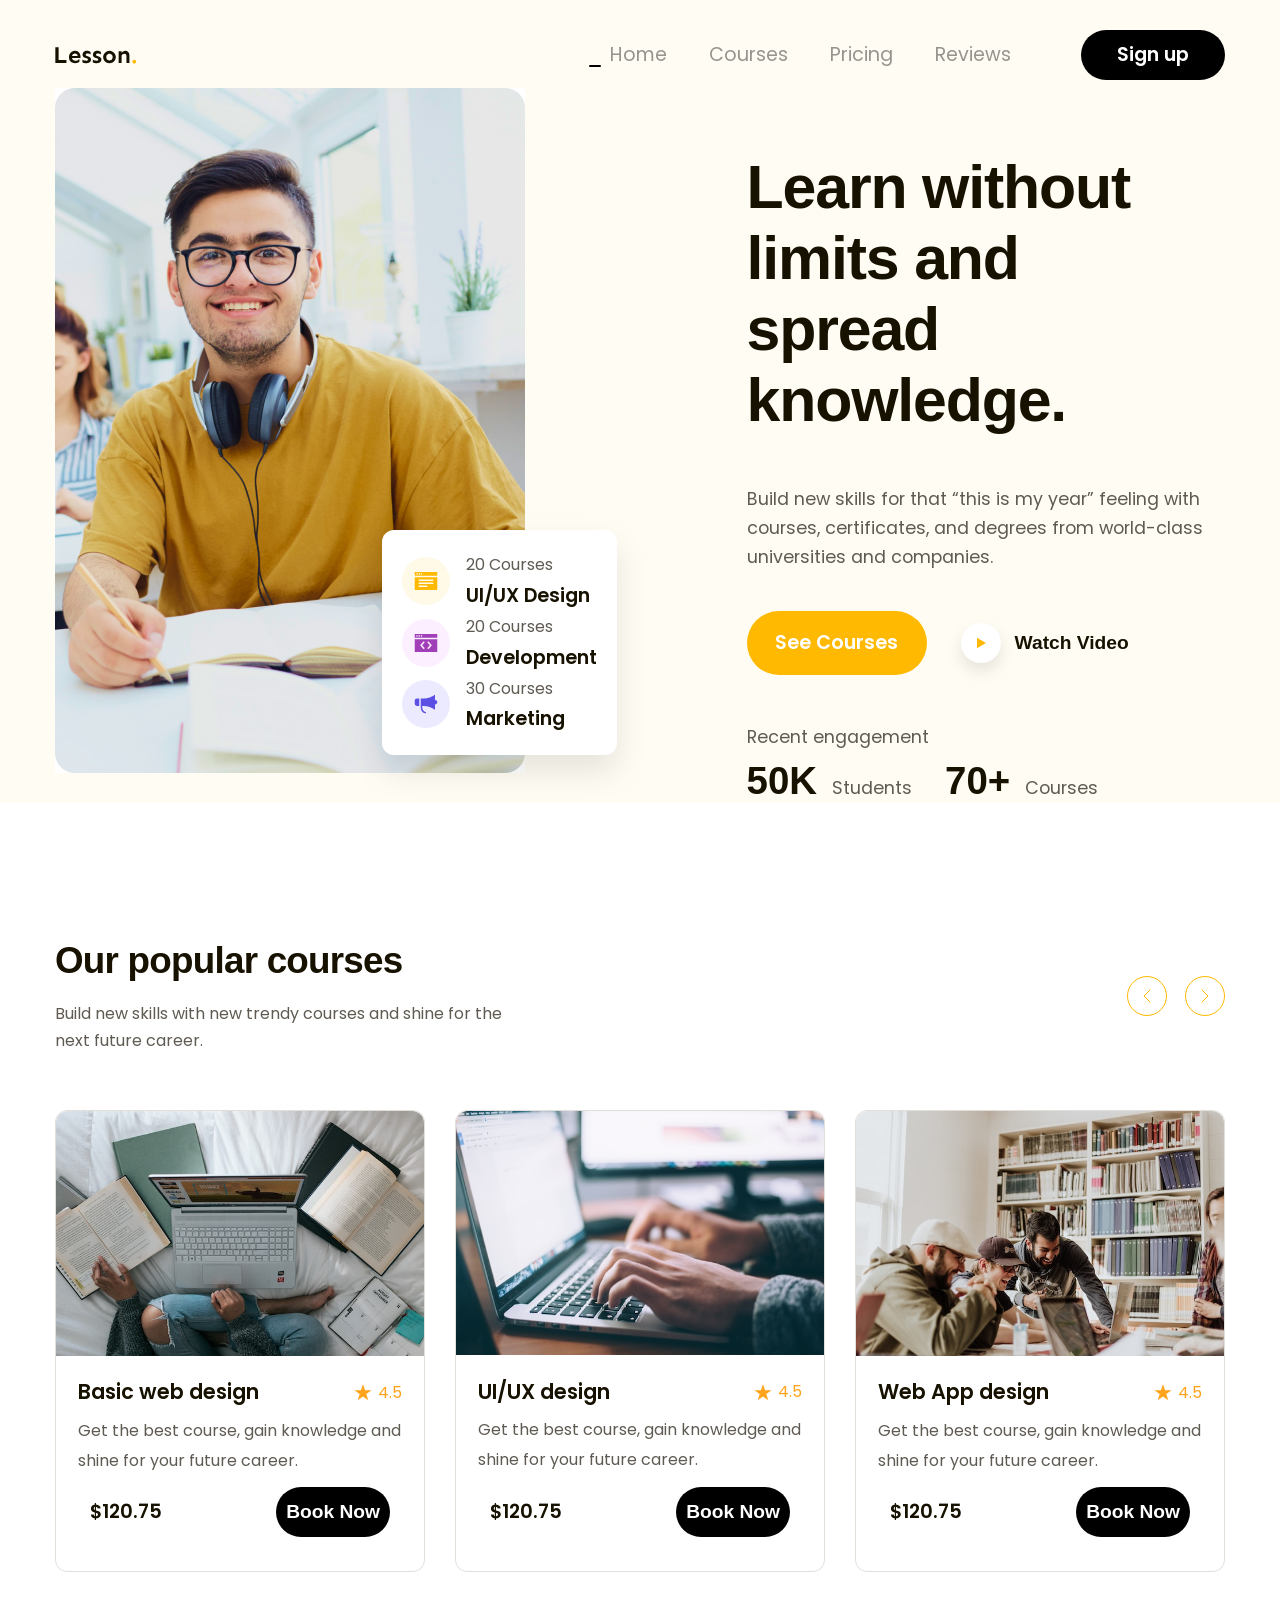
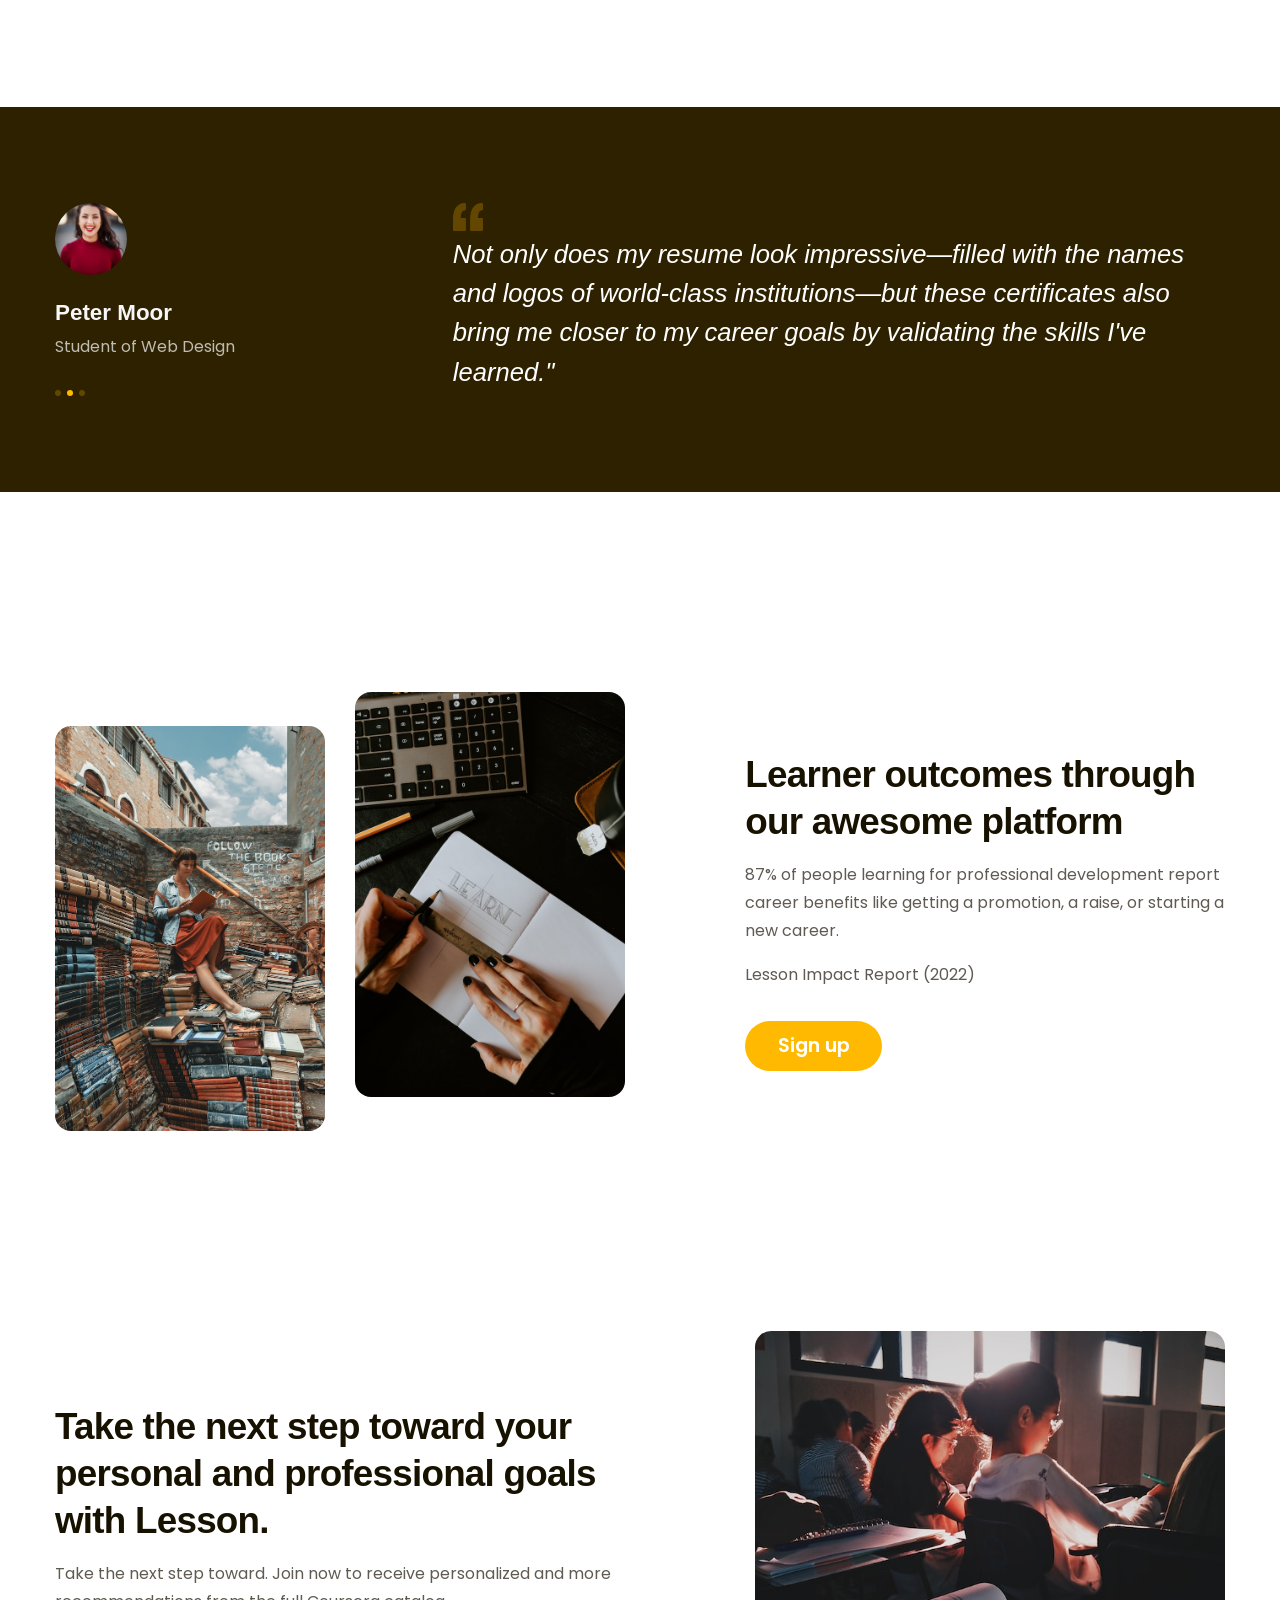
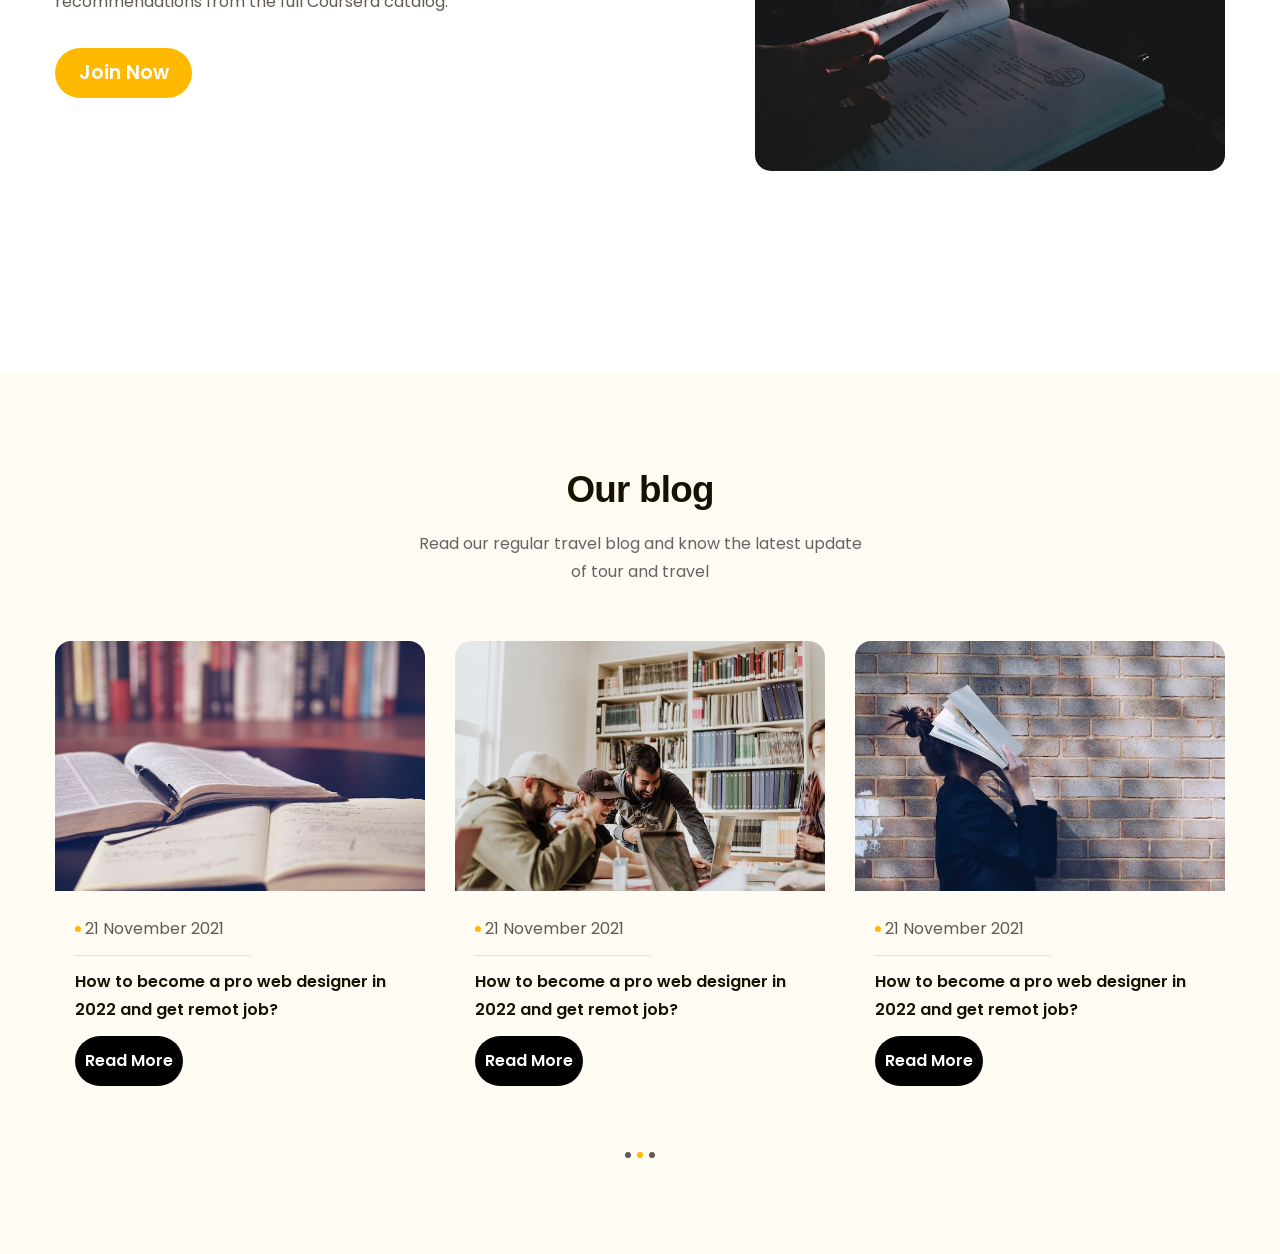
==== commit fc68e154: "p12 code blogs" ====
--- a/index.html
+++ b/index.html
@@ -400,6 +400,79 @@
           </div>
         </div>
       </div>
+      <!-- Blogs -->
+      <div class="blogs">
+        <div class="main-content">
+          <div class="blog-top">
+            <h2 class="heading-lv2">Our blog</h2>
+            <p class="desc">
+              Read our regular travel blog and know the latest update of tour
+              and travel
+            </p>
+          </div>
+          <div class="blog-list">
+            <!-- item1 -->
+            <div class="item">
+              <a href="#!">
+                <img
+                  src="assets/img/blog1.jpg"
+                  alt="How to become a pro web designer in 2022 and get remot job?"
+                  class="thumb"
+              /></a>
+              <div class="info">
+                <span class="data">21 November 2021</span>
+                <a href="#!">
+                  <h3 class="title">
+                    How to become a pro web designer in 2022 and get remot job?
+                  </h3></a
+                >
+                <a href="#!" class="btn">Read More</a>
+              </div>
+            </div>
+            <!-- item2 -->
+            <div class="item">
+              <a href="#!">
+                <img
+                  src="assets/img/blog2.jpg"
+                  alt="How to become a pro web designer in 2022 and get remot job?"
+                  class="thumb"
+              /></a>
+              <div class="info">
+                <span class="data">21 November 2021</span>
+                <a href="#!">
+                  <h3 class="title">
+                    How to become a pro web designer in 2022 and get remot job?
+                  </h3></a
+                >
+                <a href="#!" class="btn">Read More</a>
+              </div>
+            </div>
+            <!-- item3 -->
+            <div class="item">
+              <a href="#!">
+                <img
+                  src="assets/img/blog3.jpg"
+                  alt="How to become a pro web designer in 2022 and get remot job?"
+                  class="thumb"
+              /></a>
+              <div class="info">
+                <span class="data">21 November 2021</span>
+                <a href="#!">
+                  <h3 class="title">
+                    How to become a pro web designer in 2022 and get remot job?
+                  </h3></a
+                >
+                <a href="#!" class="btn">Read More</a>
+              </div>
+            </div>
+          </div>
+          <div class="dots">
+            <span class="dot"></span>
+            <span class="dot active"></span>
+            <span class="dot"></span>
+          </div>
+        </div>
+      </div>
     </main>
   </body>
 </html>
--- a/assets/css/style.css
+++ b/assets/css/style.css
@@ -436,3 +436,101 @@
   width: 470px;
   height: 440px;
 }
+/* ============Blogs=========== */
+.blogs {
+  margin-top: 135px;
+  padding: 96px 0px;
+  background: #fffcf4;
+}
+.blogs .blog-top {
+  text-align: center;
+}
+.blogs .blog-top .desc {
+  margin: 16px auto 0;
+  width: 448px;
+  color: #696262;
+  font-size: 1rem;
+  line-height: 1.75;
+}
+.blogs .blog-list {
+  display: flex;
+  margin-top: 55px;
+}
+.blogs .item:hover {
+  box-shadow: 0px 16px 32px 0px rgba(0, 0, 0, 0.05);
+}
+.blogs .item .thumb {
+  width: 100%;
+  height: 250px;
+  object-fit: cover;
+  border-radius: 16px 16px 0px 0px;
+}
+.blogs .blog-list {
+  overflow: hidden;
+  gap: 30px;
+  display: flex;
+  margin-top: 55px;
+}
+.blogs .item .info {
+  padding: 20px 20px 28px;
+}
+.blogs .item .data {
+  position: relative;
+  padding-bottom: 12px;
+  display: inline-flex;
+  align-items: center;
+  color: #5f5b53;
+  font-size: 1rem;
+  line-height: 1.86;
+}
+.blogs .item .data::before {
+  content: "";
+  margin-right: 4px;
+  display: inline-block;
+  width: 6px;
+  height: 6px;
+  border-radius: 50%;
+  background: var(--primary-color);
+}
+.blogs .item .title {
+  margin-top: 12px;
+  color: #171100;
+  font-size: 1rem;
+  font-weight: 600;
+  line-height: 1.75;
+}
+.blogs .item .btn {
+  margin-top: 12px;
+  font-size: 1rem;
+}
+.blogs .item .btn:hover {
+  background: var(--primary-color);
+}
+.blogs .dot {
+  width: 6px;
+  height: 6px;
+  border-radius: 50%;
+  background: #5f5b53;
+  cursor: pointer;
+}
+.blogs .dots {
+  display: flex;
+  justify-content: center;
+  gap: 6px;
+  margin-top: 38px;
+}
+.blogs .dot.active {
+  background: var(--primary-color);
+  cursor: default;
+}
+.blogs .item .data::after {
+  position: absolute;
+  left: 0;
+  bottom: 0;
+  right: -27px;
+  content: "";
+  display: inline-block;
+  height: 1px;
+  border-radius: 0.5px;
+  background: #e2dfda;
+}
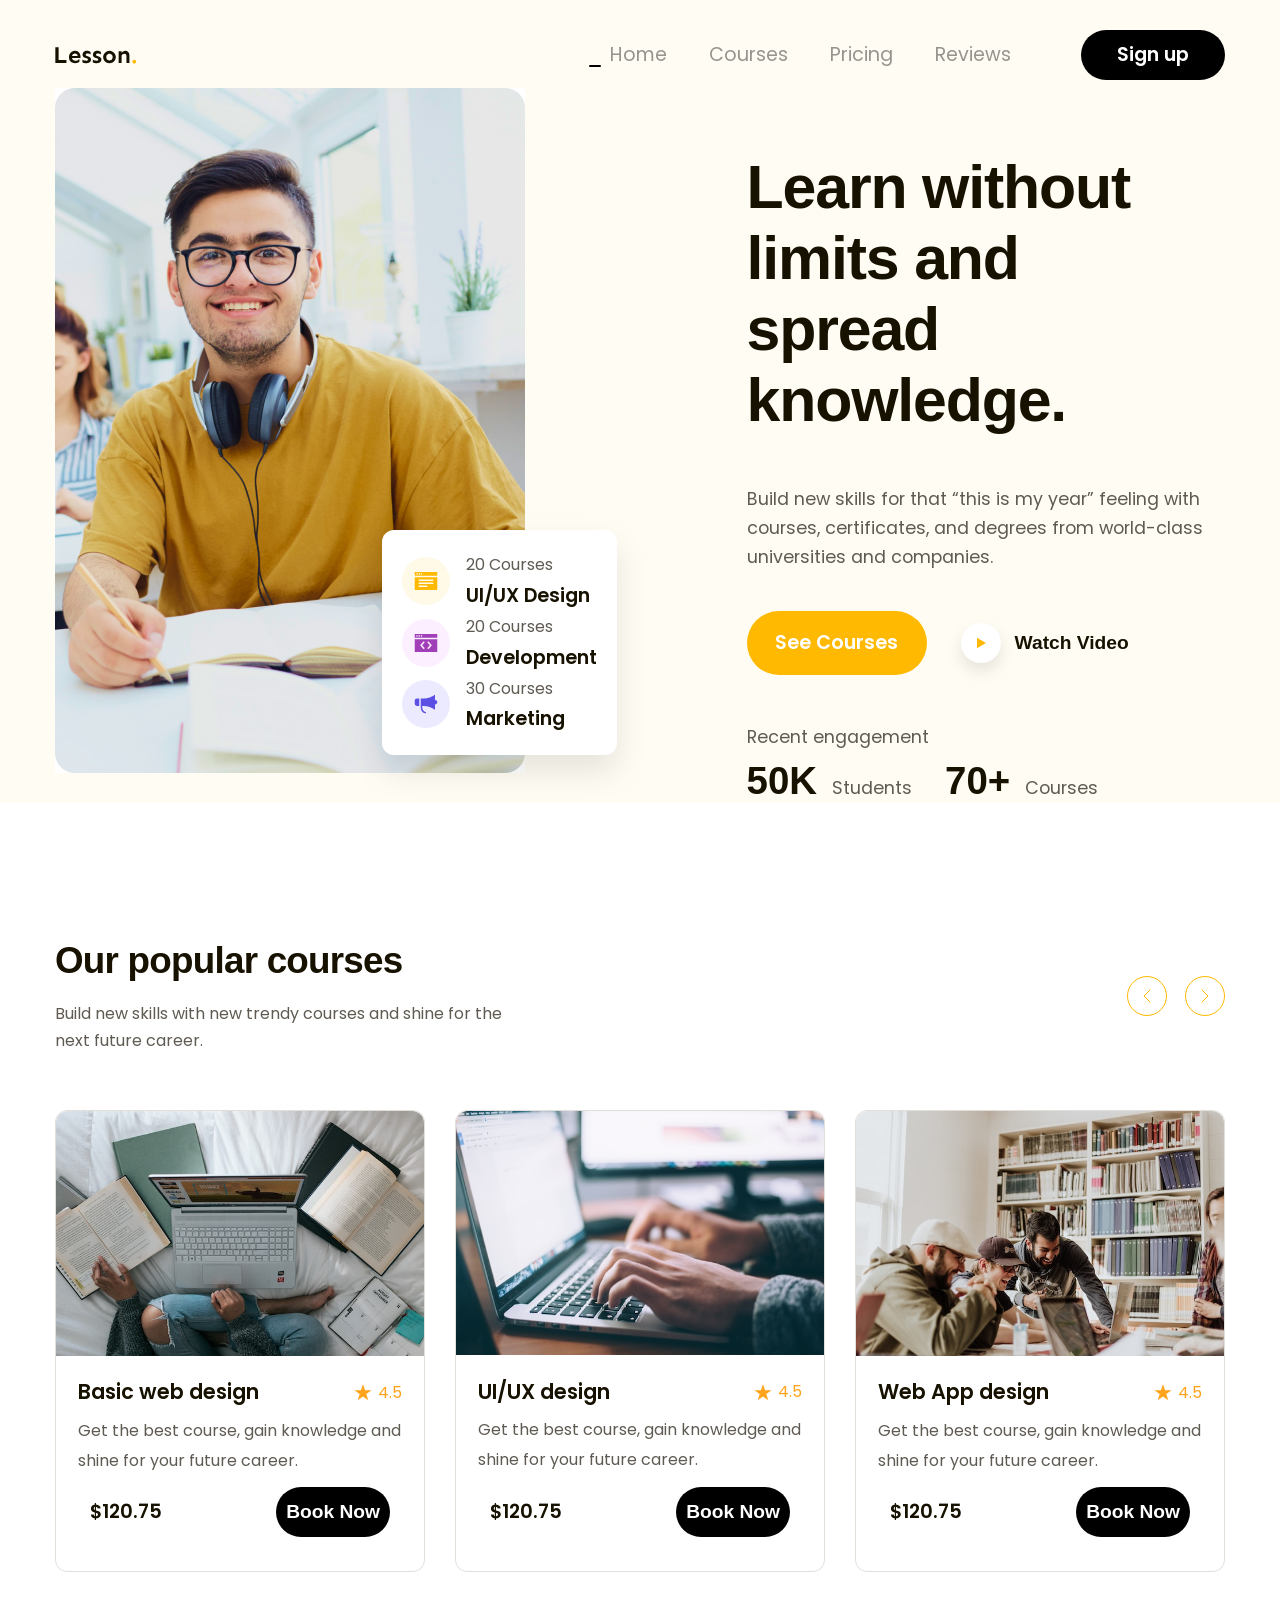
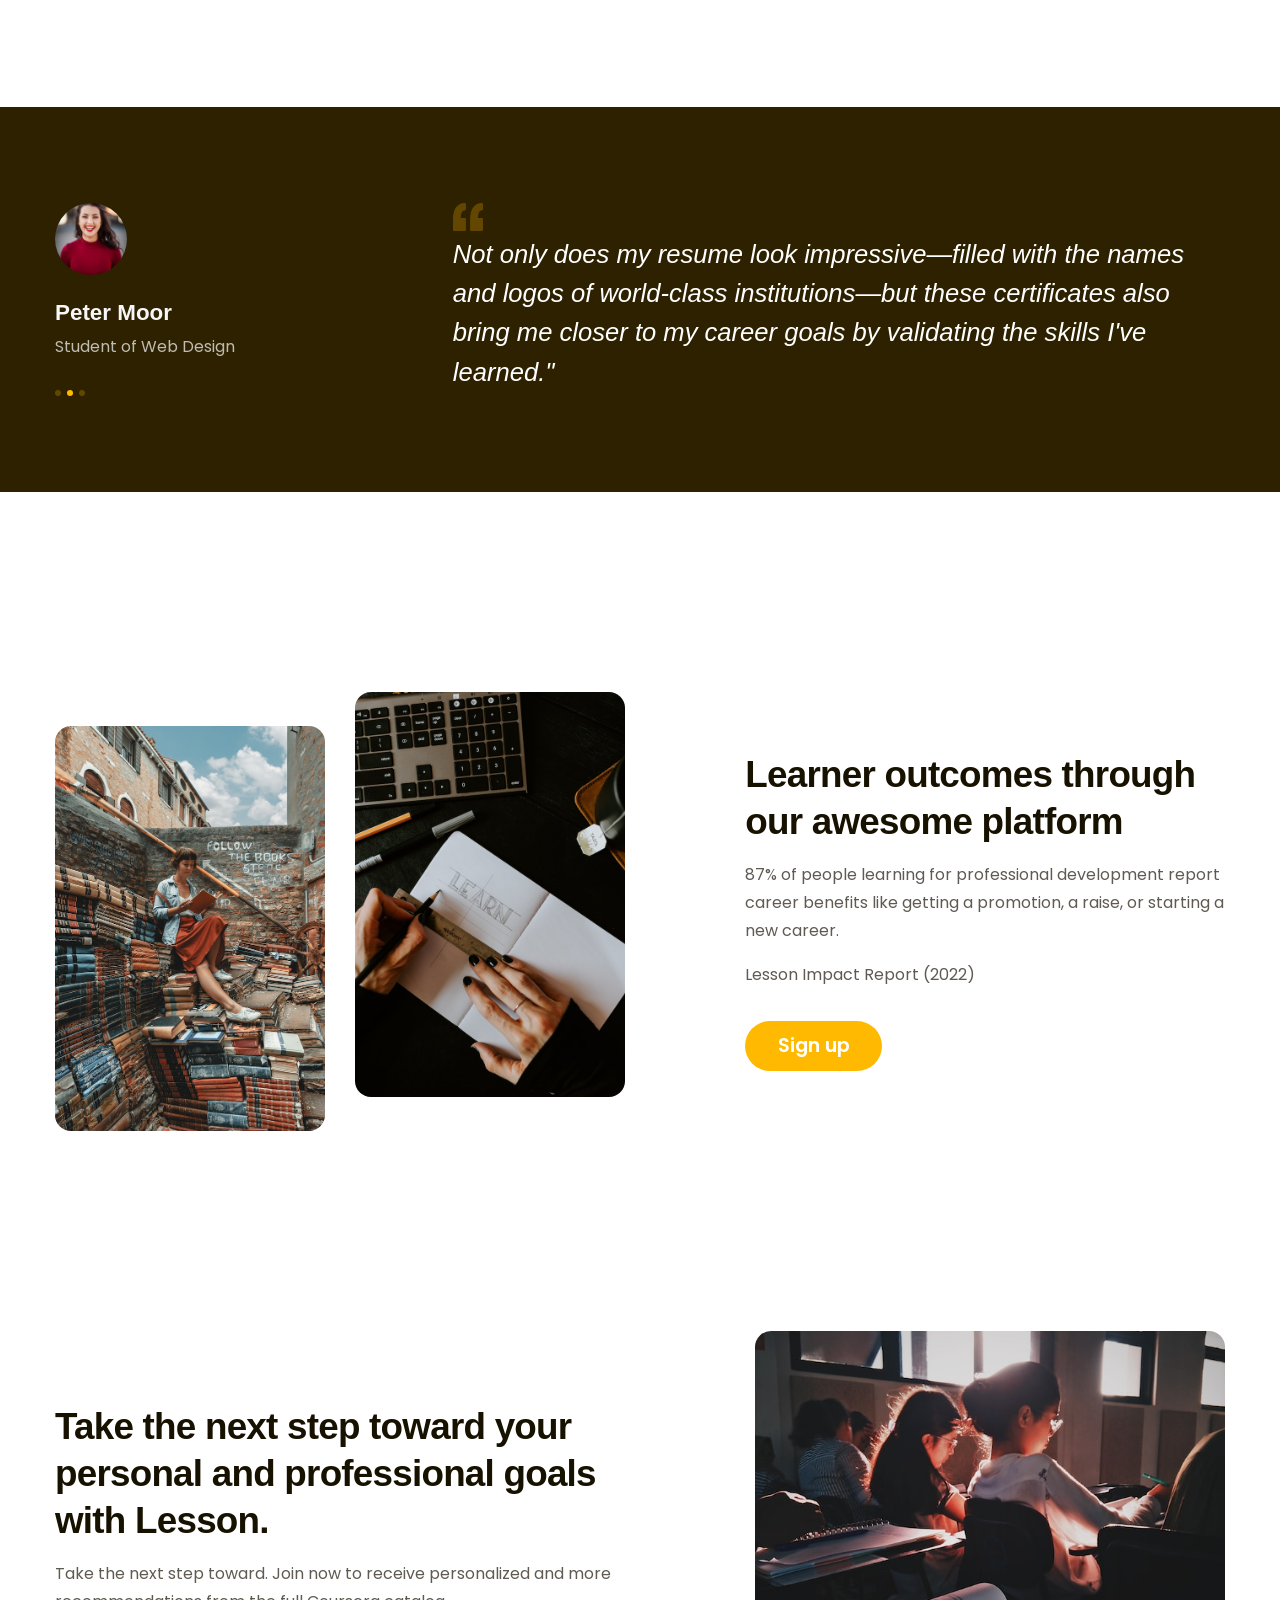
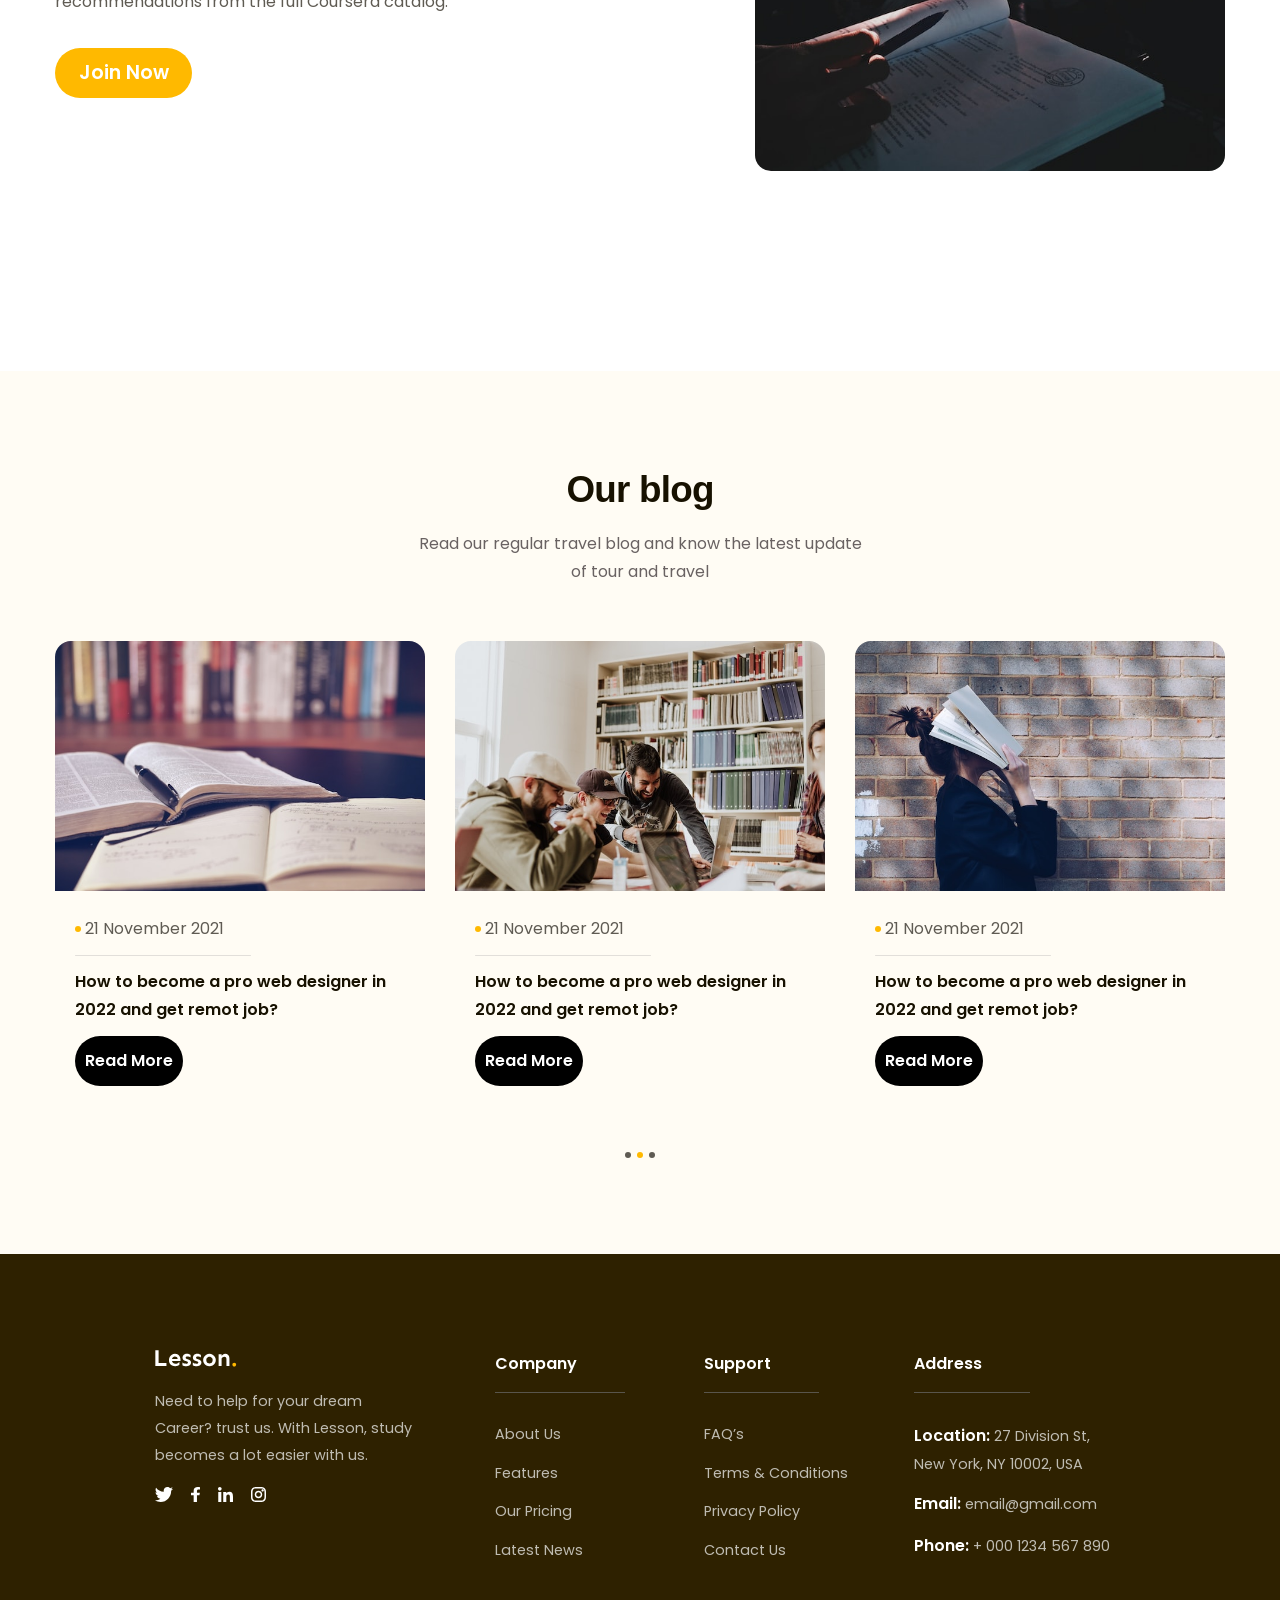
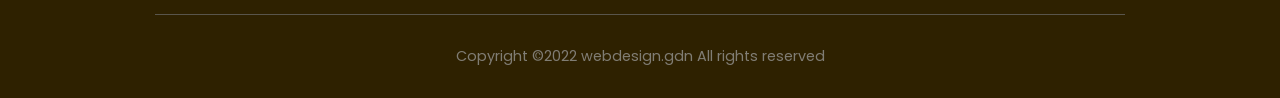
==== commit df5b5891: "ket thuc" ====
--- a/index.html
+++ b/index.html
@@ -474,5 +474,99 @@
         </div>
       </div>
     </main>
+    <!-- footer -->
+    <footer class="footer">
+      <div class="main-content">
+        <div class="row">
+          <!-- column1 -->
+          <div class="column">
+            <img src="assets/img/logo-white.svg" alt="Lesson" class="logo" />
+            <p class="desc">
+              Need to help for your dream Career? trust us. With Lesson, study
+              becomes a lot easier with us.
+            </p>
+            <div class="socials">
+              <a href="#!">
+                <img src="assets/img/twitter.svg" alt="twitter" class="icon" />
+              </a>
+              <a href="#!">
+                <img src="assets/img/fb.svg" alt="fb" class="icon" />
+              </a>
+              <a href="#!">
+                <img
+                  src="assets/img/linkedin.svg"
+                  alt="linkedin"
+                  class="icon"
+                />
+              </a>
+              <a href="#!">
+                <img
+                  src="assets/img/instagram.svg"
+                  alt="instagram"
+                  class="icon"
+                />
+              </a>
+            </div>
+          </div>
+          <!-- column2 -->
+          <div class="column">
+            <h3 class="title">Company</h3>
+            <ul class="list">
+              <li>
+                <a href="#!">About Us</a>
+              </li>
+              <li>
+                <a href="#!">Features</a>
+              </li>
+              <li>
+                <a href="#!">Our Pricing</a>
+              </li>
+              <li>
+                <a href="#!">Latest News</a>
+              </li>
+            </ul>
+          </div>
+          <!-- column3 -->
+          <div class="column">
+            <h3 class="title">Support</h3>
+            <ul class="list">
+              <li>
+                <a href="#!">FAQ’s</a>
+              </li>
+              <li>
+                <a href="#!">Terms & Conditions</a>
+              </li>
+              <li>
+                <a href="#!">Privacy Policy</a>
+              </li>
+              <li>
+                <a href="#!">Contact Us</a>
+              </li>
+            </ul>
+          </div>
+          <!-- column4 -->
+          <div class="column">
+            <h3 class="title">Address</h3>
+            <ul class="list">
+              <li>
+                <a href="#!"
+                  ><strong>Location:</strong> 27 Division St, New York, NY
+                  10002, USA</a
+                >
+              </li>
+              <li>
+                <a href="#!"><strong>Email:</strong> email@gmail.com</a>
+              </li>
+              <li>
+                <a href="#!"><strong>Phone:</strong> + 000 1234 567 890</a>
+              </li>
+            </ul>
+          </div>
+        </div>
+        <div class="copyright">
+          <p>Copyright ©2022 webdesign.gdn All rights reserved</p>
+        </div>
+      </div>
+    </footer>
   </body>
 </html>
--- a/assets/css/style.css
+++ b/assets/css/style.css
@@ -534,3 +534,64 @@
   border-radius: 0.5px;
   background: #e2dfda;
 }
+/* ======================footer============== */
+.footer {
+  background: #2e2100;
+  padding: 96px 135px 0px;
+}
+.footer .row {
+  display: flex;
+  border-bottom: 1px solid #59554b;
+  padding-bottom: 38px;
+}
+.footer .row .column {
+  width: 21.6%;
+}
+.footer .row .column:first-child {
+  width: 35%;
+}
+.footer .desc {
+  margin-top: 18px;
+  max-width: 267px;
+  color: #bfbcb2;
+  font-size: 0.9rem;
+  line-height: 1.86;
+}
+.footer .socials {
+  display: flex;
+  gap: 18px;
+  margin-top: 18px;
+}
+.footer .title {
+  padding-bottom: 14px;
+  padding-right: 48px;
+  display: inline-block;
+  border-bottom: 1px solid #59554b;
+  color: #fff;
+  font-size: 1rem;
+  font-weight: 600;
+  line-height: 1.75;
+}
+.footer .list {
+  margin-top: 28px;
+}
+.footer .list a {
+  display: inline-block;
+  margin-bottom: 12px;
+  color: #bfbcb2;
+  font-size: 0.9rem;
+  line-height: 1.86;
+}
+.footer .list strong {
+  color: #fff;
+  font-size: 1rem;
+  font-weight: 600;
+  line-height: 1.86;
+}
+.footer .copyright {
+  padding: 28px 0;
+  color: #807d74;
+  text-align: center;
+  font-size: 0.9rem;
+  line-height: 1.86;
+}
